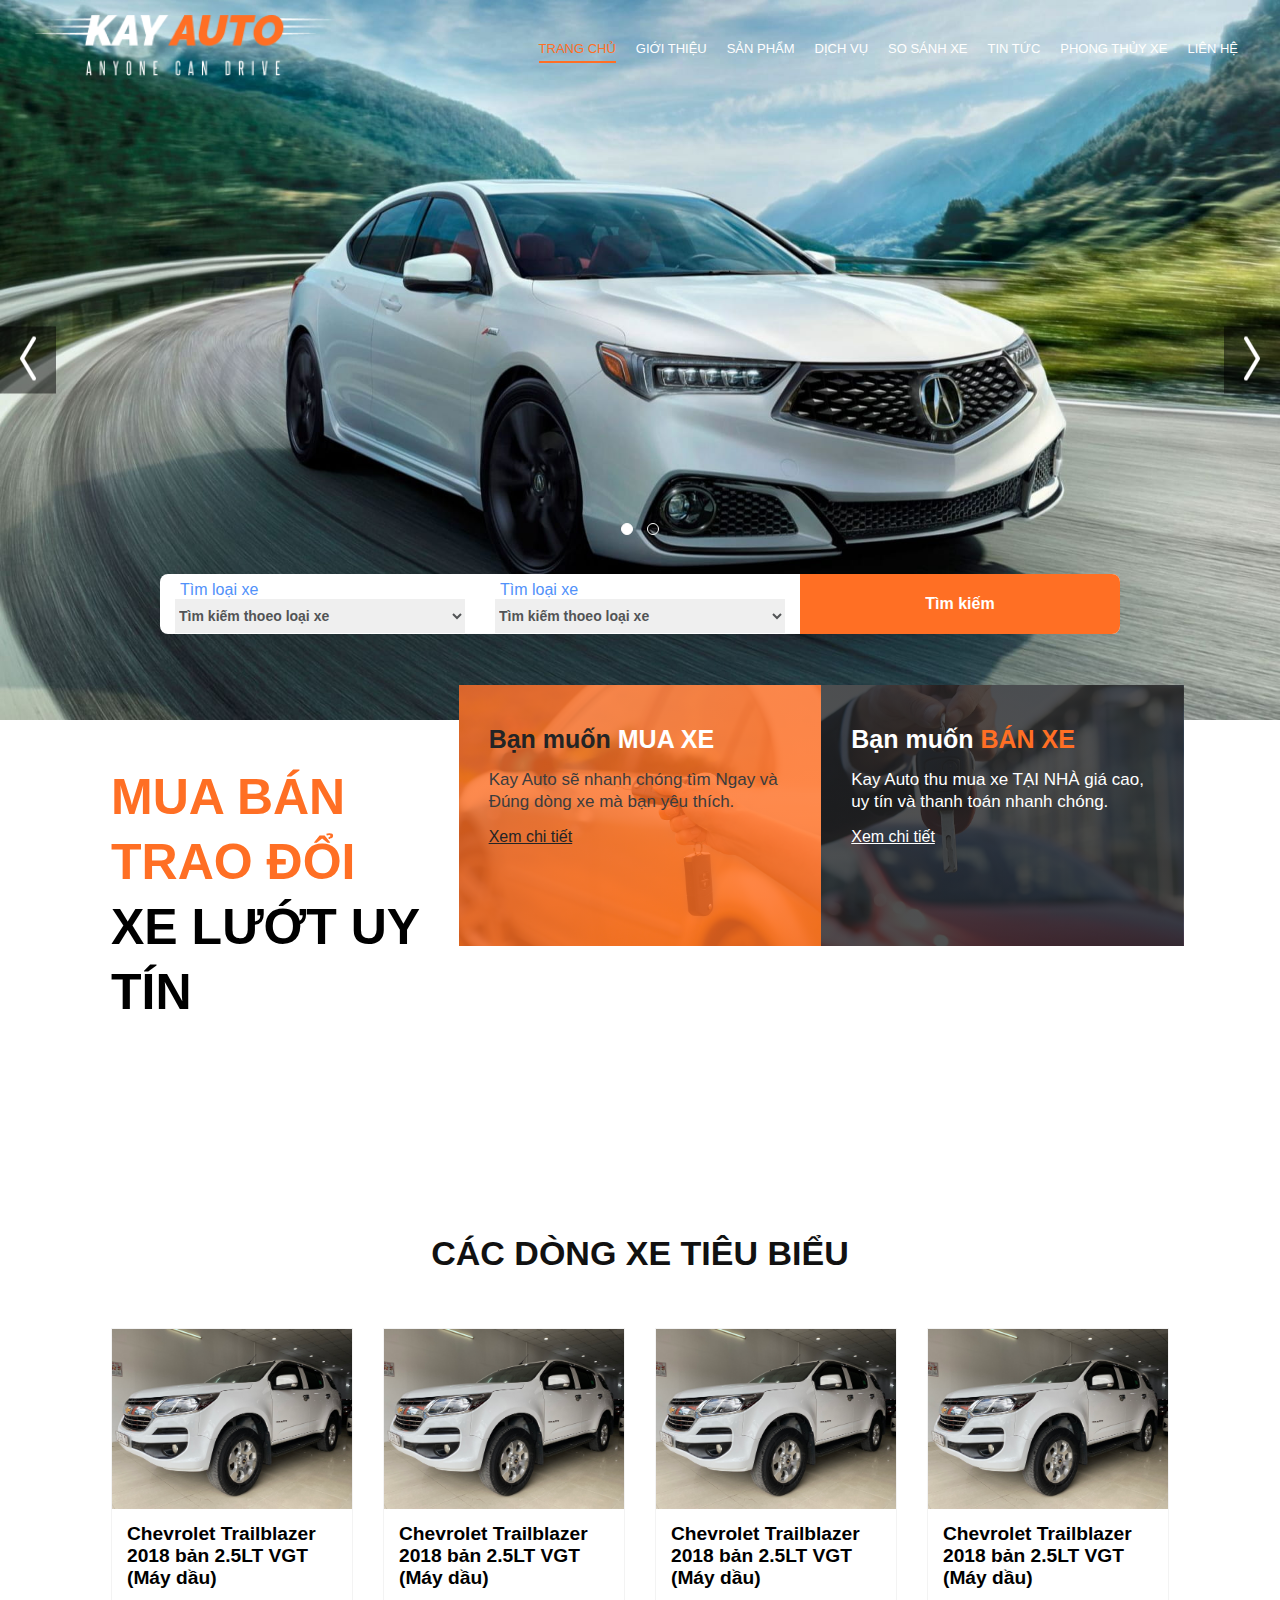
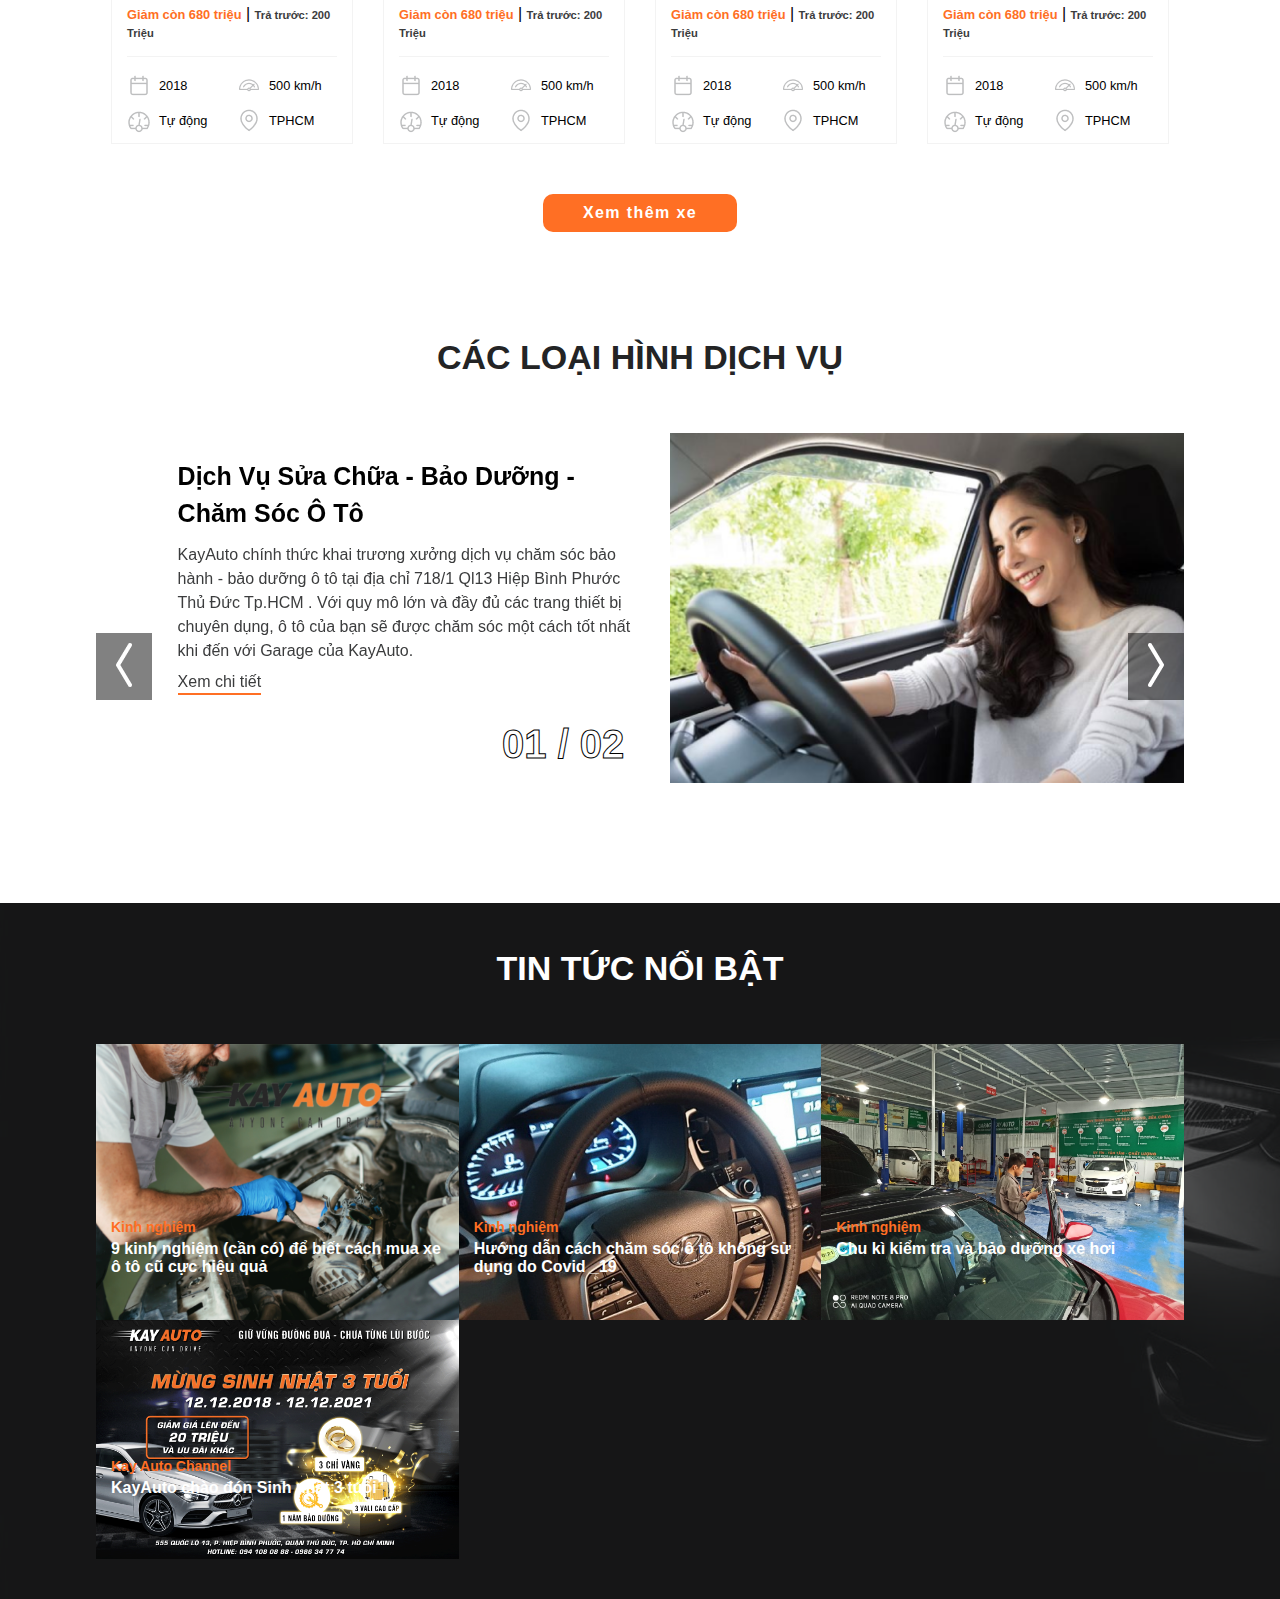
==== index.html @ 9bfc3649 "Add full code" ====
<!DOCTYPE html>
<html lang="en">

<head>
    <meta charset="UTF-8">
    <meta http-equiv="X-UA-Compatible" content="IE=edge">
    <meta name="viewport" content="width=device-width, initial-scale=1.0">
    <title>BITTO-INTERN</title>
    <link rel="stylesheet" href="css/style.css">
    <link rel="stylesheet" href="css/reset.css">
    <link rel="stylesheet" href="./libs/slick.css" />
    <link rel="stylesheet" href="https://cdnjs.cloudflare.com/ajax/libs/font-awesome/5.14.0/css/all.min.css" integrity="sha512-1PKOgIY59xJ8Co8+NE6FZ+LOAZKjy+KY8iq0G4B3CyeY6wYHN3yt9PW0XpSriVlkMXe40PTKnXrLnZ9+fkDaog==" crossorigin="anonymous" referrerpolicy="no-referrer"
    />
</head>

<body>
    <section class="header">
        <div class="header__menu">
            <div class="row align-center">
                <div class="col-xl-3 col-lg-3 col-md-12 col-sm-12 col-xs-12">
                    <div class="header__logo">
                        <img src="./images/logo-white.png" alt="">
                    </div>
                </div>
                <div class="col-xl-9 col-lg-9 col-md-12 col-sm-12 col-xs-12">
                    <div class="header__menu--icon">
                        <span></span>
                        <span></span>
                        <span></span>
                    </div>
                    <div class="header__menu--overlay"></div>
                    <div class="header__menu--nav">
                        <div class="menu__title">
                            <h5>Menu</h5>
                            <a class="menu__close">+</a>
                        </div>
                        <li class="active"><a href="./index.html">Trang chủ</a></li>
                        <li><a href="./about.html">Giới thiệu</a></li>
                        <li><a href="#">Sản phẩm</a></li>
                        <li><a href="#">Dịch vụ</a></li>
                        <li><a href="#">So sánh xe</a></li>
                        <li><a href="#">Tin tức</a></li>
                        <li><a href="#">Phong thủy xe</a></li>
                        <li><a href="#">Liên hệ</a></li>
                    </div>
                </div>

            </div>
        </div>

        <div class="header__banner">
            <div class="header__banner--slider">
                <img src="./images/banner-home.jpg" alt="" />
                <img src="./images/banner-05.jpeg" alt="" />
            </div>

            <!-- button -->

            <button class="header__banner--btn prev">
                <img src="./images/left.png" alt="" />
            </button>
            <button class="header__banner--btn next">
                <img src="./images/right.png" alt="" />
            </button>

            <!-- dot -->
            <div class="header__banner--dots">
                <span></span>
                <span></span>
            </div>
            <div class="search__bar">
                <form>
                    <div class="row justify-center align-center">
                        <div class="col-xl-4 col-lg-4 col-md-12 col-sm-12 col-xs-12">
                            <div class="search__bar--form">
                                <label>Tìm loại xe</label>
                                <select>
                    <option value="#">Tìm kiếm thoeo loại xe</option>
                    <option value="toyota">Toyota</option>
                    <option value="kia">Kia</option>
                    <option value="hyundai">Hyundai</option>
                    <option value="ford">Ford</option>
                    <option value="mercedes benz">Mercedes Benz</option>
                  </select>
                            </div>
                        </div>
                        <div class="col-xl-4 col-lg-4 col-md-12 col-sm-12 col-xs-12">
                            <div class="search__bar--form">
                                <label>Tìm loại xe</label>
                                <select>
                    <option value="#">Tìm kiếm thoeo loại xe</option>
                    <option value="toyota">Toyota</option>
                    <option value="kia">Kia</option>
                    <option value="hyundai">Hyundai</option>
                    <option value="ford">Ford</option>
                    <option value="mercedes benz">Mercedes Benz</option>
                  </select>
                            </div>
                        </div>
                        <div class="col-xl-4 col-lg-4 col-md-12 col-sm-12 col-xs-12">
                            <div class="search__bar--btn">
                                <button>Tìm kiếm</button>
                            </div>
                        </div>
                    </div>
                </form>
            </div>
        </div>
    </section>

    <section class="buy">
        <div class="buy__container">
            <div class="row">
                <div class="col-xl-4 col-lg-4 col-md-12 col-sm-12 col-xs-12">
                    <div class="buy__container--title">
                        <span>Mua bán trao đổi </span>
                        <span style="color: black"> xe lướt uy tín</span>
                    </div>
                </div>
                <div class="col-xl-4 col-lg-4 col-md-12 col-sm-12 col-xs-12">
                    <div class="buy__container--item">
                        <div class="buy__container--item--box" style="
                                        background-image: linear-gradient(
                                    0deg,
                                    rgba(255, 111, 36, 0.8),
                                    rgba(255, 111, 36, 0.8)
                                    ),
                                    url('./images/buy.jpeg');
                                ">
                            <h5>Bạn muốn <span>mua xe</span></h5>
                            <p>
                                Kay Auto sẽ nhanh chóng tìm Ngay và Đúng dòng xe mà bạn yêu thích.
                            </p>
                            <a href="">Xem chi tiết</a>
                            <div class="buy__container--item--img bounceInLeft">
                                <img src="./images/5cc13bb540224a4a9678c59c_toyota-camry-microsite-8_(1).png" alt="" />
                            </div>
                        </div>
                    </div>
                </div>
                <div class="col-xl-4 col-lg-4 col-md-12 col-sm-12 col-xs-12">
                    <div class="buy__container--sell">
                        <div class="buy__container--sell--box" style="
                                background-image: linear-gradient(
                                    0deg,
                                    rgba(35, 36, 37, 0.8),
                                    rgba(35, 36, 37, 0.8)
                                    ),
                                    url('./images/sell.jpeg');
                                ">
                            <h5>Bạn muốn <span>bán xe</span></h5>
                            <p>
                                Kay Auto thu mua xe TẠI NHÀ giá cao, uy tín và thanh toán nhanh chóng.
                            </p>
                            <a href="">Xem chi tiết</a>

                            <div class="buy__container--sell--img bounceInRight">
                                <img src="./images/untitled_design_(7).png" alt="" />
                            </div>
                        </div>
                    </div>
                </div>
            </div>
        </div>
    </section>

    <section class="product">
        <div class="product__title">
            <h4>Các dòng xe tiêu biểu</h4>
        </div>
        <div class="product__list">
            <div class="row">
                <div class="col-lg-3 col-md-4 col-sm-6 col-xs-12">
                    <div class="product__list--item">
                        <a href=""><img src="./images/product.jpg" alt="" /></a>
                        <div class="product__list--item--info">
                            <a href="">Chevrolet Trailblazer 2018 bản 2.5LT VGT (Máy dầu)</a>
                            <p>
                                <b>Giảm còn 680 triệu</b> |
                                <small>Trả trước: 200 Triệu</small>
                            </p>
                            <div class="property">
                                <div class="property__item">
                                    <img src="./images/calendar.png" alt="" /> 2018
                                </div>
                                <div class="property__item">
                                    <img src="./images/speed.png" alt="" /> 500 km/h
                                </div>
                                <div class="property__item">
                                    <img src="./images/level.png" alt="" /> Tự động
                                </div>
                                <div class="property__item">
                                    <img src="./images/map-pin.png" alt="" /> TPHCM
                                </div>
                            </div>
                        </div>
                    </div>
                </div>
                <div class="col-lg-3 col-md-4 col-sm-6 col-xs-12">
                    <div class="product__list--item">
                        <a href=""><img src="./images/product.jpg" alt="" /></a>
                        <div class="product__list--item--info">
                            <a href="">Chevrolet Trailblazer 2018 bản 2.5LT VGT (Máy dầu)</a>
                            <p>
                                <b>Giảm còn 680 triệu</b> |
                                <small>Trả trước: 200 Triệu</small>
                            </p>
                            <div class="property">
                                <div class="property__item">
                                    <img src="./images/calendar.png" alt="" /> 2018
                                </div>
                                <div class="property__item">
                                    <img src="./images/speed.png" alt="" /> 500 km/h
                                </div>
                                <div class="property__item">
                                    <img src="./images/level.png" alt="" /> Tự động
                                </div>
                                <div class="property__item">
                                    <img src="./images/map-pin.png" alt="" /> TPHCM
                                </div>
                            </div>
                        </div>
                    </div>
                </div>
                <div class="col-lg-3 col-md-4 col-sm-6 col-xs-12">

                    <div class="product__list--item">
                        <a href=""><img src="./images/product.jpg" alt="" /></a>
                        <div class="product__list--item--info">
                            <a href="">Chevrolet Trailblazer 2018 bản 2.5LT VGT (Máy dầu)</a>
                            <p>
                                <b>Giảm còn 680 triệu</b> |
                                <small>Trả trước: 200 Triệu</small>
                            </p>
                            <div class="property">
                                <div class="property__item">
                                    <img src="./images/calendar.png" alt="" /> 2018
                                </div>
                                <div class="property__item">
                                    <img src="./images/speed.png" alt="" /> 500 km/h
                                </div>
                                <div class="property__item">
                                    <img src="./images/level.png" alt="" /> Tự động
                                </div>
                                <div class="property__item">
                                    <img src="./images/map-pin.png" alt="" /> TPHCM
                                </div>
                            </div>
                        </div>
                    </div>
                </div>
                <div class="col-lg-3 col-md-4 col-sm-6 col-xs-12">

                    <div class="product__list--item">
                        <a href=""><img src="./images/product.jpg" alt="" /></a>
                        <div class="product__list--item--info">
                            <a href="">Chevrolet Trailblazer 2018 bản 2.5LT VGT (Máy dầu)</a>
                            <p>
                                <b>Giảm còn 680 triệu</b> |
                                <small>Trả trước: 200 Triệu</small>
                            </p>
                            <div class="property">
                                <div class="property__item">
                                    <img src="./images/calendar.png" alt="" /> 2018
                                </div>
                                <div class="property__item">
                                    <img src="./images/speed.png" alt="" /> 500 km/h
                                </div>
                                <div class="property__item">
                                    <img src="./images/level.png" alt="" /> Tự động
                                </div>
                                <div class="property__item">
                                    <img src="./images/map-pin.png" alt="" /> TPHCM
                                </div>
                            </div>
                        </div>
                    </div>
                </div>
            </div>
        </div>
        <div class="product__btn">
            <button><a href="#">Xem thêm xe</a></button>
        </div>
    </section>
    <section class="service">
        <h5 class="service__title">Các loại hình dịch vụ</h5>
        <span class="service__count">01 / 02</span>
        <div class="service__main">
            <div class="service__main--item">
                <div class="row">
                    <div class="col-md-6 col-sm-12 col-xs-12">
                        <div class="service__main--item--content">
                            <h4>Dịch Vụ Sửa Chữa - Bảo Dưỡng - Chăm Sóc Ô Tô</h4>
                            <p>
                                KayAuto chính thức khai trương xưởng dịch vụ chăm sóc bảo hành - bảo dưỡng ô tô tại địa chỉ 718/1 Ql13 Hiệp Bình Phước Thủ Đức Tp.HCM . Với quy mô lớn và đầy đủ các trang thiết bị chuyên dụng, ô tô của bạn sẽ được chăm sóc một cách tốt nhất khi đến với
                                Garage của KayAuto.
                            </p>
                            <a href="">Xem chi tiết</a>
                        </div>
                    </div>
                    <div class="col-md-6 col-sm-12 col-xs-12">
                        <div class="service__main--item--img">
                            <img src="./images/ser4.png" alt="" />
                        </div>
                    </div>
                </div>
            </div>
            <div class="service__main--item">
                <div class="row">
                    <div class="col-md-6 col-sm-12 col-xs-12">
                        <div class="service__main--item--content">
                            <h4>
                                Dịch vụ cứu hộ ô tô 24/7 tại Tp.HCM nhanh chóng, chuyên nghiệp
                            </h4>
                            <p>
                                Dịch vụ cứu hộ ô tô 24/7 tại Tp.HCM nhanh chóng, chuyên nghiệp của Garage sửa chữa ô tô. Ô tô là phương tiện đi lại và hoạt động ngày càng phổ biến ở Việt Nam. Trong quá trình sử dụng, xe sẽ không thể tránh khỏi những hỏng hóc và sự cố xảy ra
                            </p>
                            <a href="">Xem chi tiết</a>
                        </div>
                    </div>
                    <div class="col-md-6 col-sm-12 col-xs-12">
                        <div class="service__main--item--img">
                            <img src="./images/ser1.jpeg" alt="" />
                        </div>
                    </div>
                </div>
            </div>
        </div>
    </section>
    <section class="news bg__news">
        <h5 class="news__title">Tin tức nổi bật</h5>
        <div class="news__main">
            <div class="row">
                <div class="col-xl-4 col-lg-4 col-md-6 col-sm-6 col-xs-12">
                    <div class="news__main--box">
                        <div class="news__main--box--img">
                            <a href=""><img src="./images/blog-4.png" alt="" /></a>
                        </div>
                        <div class="news__main--box--content">
                            <h4>Kinh nghiệm</h4>
                            <p>
                                <a href="#">9 kinh nghiệm (cần có) để biết cách mua xe ô tô cũ cực hiệu
                    quả</a
                  >
                </p>
              </div>
            </div>
          </div>
          <div class="col-xl-4 col-lg-4 col-md-6 col-sm-6 col-xs-12">
            <div class="news__main--box">
              <div class="news__main--box--img">
                <a href=""> <img src="./images/blog-3.png" alt="" /></a>
                        </div>
                        <div class="news__main--box--content">
                            <h4>Kinh nghiệm</h4>
                            <p>
                                <a href="#">Hướng dẫn cách chăm sóc ô tô không sử dụng do Covid _19</a
                  >
                </p>
              </div>
            </div>
          </div>
          <div class="col-xl-4 col-lg-4 col-md-6 col-sm-6 col-xs-12">
            <div class="news__main--box">
              <div class="news__main--box--img">
                <a href="">
                  <img src="./images/f8bd84016cbf98e1c1ae.jpg" alt=""
                /></a>
                        </div>
                        <div class="news__main--box--content">
                            <h4>Kinh nghiệm</h4>
                            <p>
                                <a href="#">Chu kì kiểm tra và bảo dưỡng xe hơi</a>
                            </p>
                        </div>
                    </div>
                </div>
                <div class="col-xl-4 col-lg-4 col-md-6 col-sm-6 col-xs-12">
                    <div class="news__main--box">
                        <div class="news__main--box--img">
                            <a href=""><img src="./images/kay_auto.png" alt="" /></a>
                        </div>
                        <div class="news__main--box--content">
                            <h4>Kay Auto Channel</h4>
                            <p>
                                <a href="#">KayAuto chào đón Sinh nhật 3 tuổi</a>
                            </p>
                        </div>
                    </div>
                </div>
            </div>
        </div>
    </section>
    <button class="scrollToTop">
        <i class="fas fa-arrow-up"></i>
      </button>
    <script src="./libs/jquery.js"></script>
    <script src="./libs/slick.js"></script>
    <script src="./js/app.js"></script>
</body>

</html>
---- css/style.css ----
@keyframes leftToRight {
  from {
    transform: translateX(-100%); }
  to {
    transform: translateX(0); } }
@keyframes rightToLeft {
  from {
    transform: translateX(100%); }
  to {
    transform: translateX(0); } }
@keyframes bounceInLeft {
  0% {
    opacity: 0;
    transform: translateX(-400px); }
  60% {
    opacity: 1;
    transform: translateX(30px); }
  80% {
    opacity: 1;
    transform: translateX(-10px); }
  100% {
    opacity: 1;
    transform: translateX(0); } }
@keyframes bounceInRight {
  0% {
    opacity: 0;
    transform: translateX(400px); }
  60% {
    opacity: 1;
    transform: translateX(-30px); }
  80% {
    opacity: 1;
    transform: translateX(10px); }
  100% {
    opacity: 1;
    transform: translateX(0); } }
.header {
  position: relative; }
  @media screen and (max-width: 992px) {
    .header__logo {
      text-align: center; } }
  .header__logo img {
    width: 100%; }
    @media screen and (max-width: 992px) {
      .header__logo img {
        width: auto; } }
    @media screen and (max-width: 480px) {
      .header__logo img {
        width: 60%; } }
    @media screen and (max-width: 320px) {
      .header__logo img {
        width: 75%; } }
  .header__menu {
    position: absolute;
    content: "";
    z-index: 2;
    width: 95vw;
    padding: 15px 0 0;
    top: 0;
    left: 50%;
    transform: translateX(-50%);
    margin: auto;
    overflow: hidden; }
    @media screen and (max-width: 992px) {
      .header__menu {
        position: relative;
        width: 100%;
        padding: 40px 0;
        background: #000000;
        left: 0;
        transform: unset; } }
    @media screen and (max-width: 600px) {
      .header__menu {
        padding: 15px 0; } }
    .header__menu--overlay {
      display: none; }
      @media screen and (max-width: 992px) {
        .header__menu--overlay {
          display: block; } }
      .header__menu--overlay.active {
        position: fixed;
        content: "";
        top: 0;
        left: 0;
        width: 100%;
        bottom: 0;
        background-color: rgba(0, 0, 0, 0.7);
        transition: 0.5s;
        z-index: 888; }
    .header__menu--nav {
      display: flex;
      list-style: none;
      justify-content: flex-end;
      transform: translateX(0); }
      @media screen and (max-width: 992px) {
        .header__menu--nav {
          position: fixed;
          content: "";
          z-index: 9999;
          flex-direction: column;
          background-color: #f3f3f3;
          width: 85%;
          top: 0;
          bottom: 0;
          left: 0;
          justify-content: flex-start;
          transform: translateX(-100%); } }
      .header__menu--nav.show {
        transform: translateX(0);
        transition: all 0.5s ease-in-out; }
      .header__menu--nav .menu__title {
        display: none; }
        @media screen and (max-width: 992px) {
          .header__menu--nav .menu__title {
            display: flex;
            position: relative;
            border-bottom: 1px solid rgba(0, 0, 0, 0.1);
            justify-content: space-between;
            align-items: center;
            padding: 12px 20px;
            color: rgba(0, 0, 0, 0.5); }
            .header__menu--nav .menu__title h5 {
              font-size: 14px;
              margin: 0;
              text-align: center;
              width: 100%; }
            .header__menu--nav .menu__title .menu__close {
              padding: 0;
              font-size: 26px;
              width: 26px;
              height: 26px;
              text-align: center;
              line-height: 22px;
              color: #111;
              transform: translateY(-50%) rotate(45deg);
              position: absolute;
              content: "";
              top: 50%;
              right: 8px;
              cursor: pointer; } }
      .header__menu--nav li {
        padding: 10px 10px; }
        @media screen and (max-width: 992px) {
          .header__menu--nav li {
            padding: 11px 0;
            margin-left: 30px;
            border-bottom: 1px solid rgba(0, 0, 0, 0.1); } }
        .header__menu--nav li a {
          color: #ffffff;
          font-size: 13px;
          text-transform: uppercase;
          padding: 5px 0; }
          .header__menu--nav li a:hover {
            color: #ff6f24; }
          @media screen and (max-width: 1024px) {
            .header__menu--nav li a {
              font-size: 11px; } }
          @media screen and (max-width: 992px) {
            .header__menu--nav li a {
              font-size: 15px;
              color: #232425;
              text-transform: unset; } }
        .header__menu--nav li.active a {
          color: #ff6f24;
          border-bottom: 2px solid #ff6f24; }
          @media screen and (max-width: 992px) {
            .header__menu--nav li.active a:hover {
              color: #ff6f24; } }
          @media screen and (max-width: 992px) {
            .header__menu--nav li.active a {
              color: #232425;
              border: none; } }
    .header__menu--icon {
      display: none;
      cursor: pointer;
      width: 36px;
      height: 36px;
      flex-direction: column;
      position: absolute;
      content: "";
      top: 50%;
      left: 30px;
      transform: translateY(-50%);
      padding: 5px;
      z-index: 1; }
      @media screen and (max-width: 992px) {
        .header__menu--icon {
          display: flex; } }
      @media screen and (max-width: 480px) {
        .header__menu--icon {
          left: 15px; } }
      .header__menu--icon span {
        width: 100%;
        height: 3px;
        background-color: #ffffff; }
        .header__menu--icon span:not(:last-child) {
          margin-bottom: 6px; }
  .header__banner {
    position: relative;
    width: 100%;
    overflow: hidden; }
    .header__banner--slider {
      display: flex;
      width: 100%; }
      .header__banner--slider img {
        width: 100%; }
    .header__banner--btn {
      padding: 10px 20px;
      background: rgba(0, 0, 0, 0.5);
      border: none;
      outline: 0;
      cursor: pointer;
      position: absolute;
      content: "";
      top: 50%;
      z-index: 1;
      transform: translateY(-50%); }
      @media screen and (max-width: 992px) {
        .header__banner--btn {
          display: none; } }
      .header__banner--btn.next {
        left: 100%;
        transform: translate(-100%, -50%); }
      .header__banner--btn.prev {
        left: 0; }
    .header__banner--dots {
      position: absolute;
      content: "";
      bottom: 25%;
      display: flex;
      left: 50%;
      transform: translateX(-50%); }
      .header__banner--dots span {
        width: 12px;
        height: 12px;
        border-radius: 50%;
        border: 1px solid #ffffff;
        margin: 5px 7px;
        cursor: pointer; }
        .header__banner--dots span.active {
          background-color: #ffffff; }
      @media screen and (max-width: 1024px) {
        .header__banner--dots {
          bottom: 17vh; } }
      @media screen and (max-width: 992px) {
        .header__banner--dots {
          bottom: 30vh; } }
      @media screen and (max-width: 768px) {
        .header__banner--dots {
          bottom: 20vh; } }
      @media screen and (max-width: 767px) {
        .header__banner--dots {
          bottom: 25vh; } }
      @media screen and (max-width: 600px) {
        .header__banner--dots {
          bottom: 25vh; } }
      @media screen and (max-width: 576px) {
        .header__banner--dots {
          bottom: 20vh; } }
      @media screen and (max-width: 575px) {
        .header__banner--dots {
          bottom: 25vh; } }
      @media screen and (max-width: 480px) {
        .header__banner--dots {
          bottom: 30vh; } }
      @media screen and (max-width: 320px) {
        .header__banner--dots {
          bottom: 40vh; } }

.leftToRight {
  animation: leftToRight 1s; }

.rightToLeft {
  animation: rightToLeft 1s; }

.search__bar {
  position: absolute;
  content: "";
  bottom: 12%;
  left: 50%;
  transform: translateX(-50%);
  width: 75%; }
  @media screen and (max-width: 992px) {
    .search__bar {
      position: unset;
      transform: unset;
      bottom: unset;
      left: unset;
      margin: auto; } }
  @media screen and (max-width: 992px) {
    .search__bar {
      width: 95vw; } }
  @media screen and (max-width: 768px) {
    .search__bar {
      width: 90vw; } }
  @media screen and (max-width: 600px) {
    .search__bar {
      width: 90%; } }
  @media screen and (max-width: 576px) {
    .search__bar {
      width: 85vw; } }
  .search__bar form {
    width: 100%;
    background-color: #ffffff;
    border-radius: 8px; }
  .search__bar--form {
    display: flex;
    flex-direction: column;
    padding: 7px 15px 0; }
    .search__bar--form label {
      color: #5191fa;
      padding-left: 5px;
      font-size: 16px;
      font-weight: 400; }
    .search__bar--form select {
      outline: 0;
      border: 0;
      box-shadow: none !important;
      padding-left: 0;
      font-weight: 500;
      height: 34px;
      color: #525456;
      font-size: 14px;
      font-weight: bold; }
      .search__bar--form select:focus {
        border: 0;
        outline: 0; }
      @media screen and (max-width: 992px) {
        .search__bar--form select {
          height: 40px;
          border-bottom: 1px solid #cccccc;
          border-radius: 0px; } }
  .search__bar--btn {
    width: 100%; }
    .search__bar--btn button {
      cursor: pointer;
      width: 100%;
      border: 0;
      outline: 0;
      background-color: #ff6f24;
      padding: 21px 40px;
      border-bottom-right-radius: 8px;
      border-top-right-radius: 8px;
      font-size: 16px;
      color: #ffffff;
      font-weight: bold; }
      @media screen and (max-width: 992px) {
        .search__bar--btn button {
          padding: 10px 40px; } }
    .search__bar--btn:hover button {
      color: #525456; }
    @media screen and (max-width: 992px) {
      .search__bar--btn {
        padding: 7px 15px 0; } }

.scrollToTop {
  position: fixed;
  right: 20px;
  bottom: 20px;
  padding: 10px 15px;
  color: #ffffff;
  background-color: #ff6f24;
  border: 0;
  outline: 0;
  opacity: 0;
  z-index: 99;
  transition: all 0.4s;
  cursor: pointer;
  font-size: 16px;
  line-height: 1.5;
  display: none; }
  .scrollToTop:hover {
    opacity: 1; }
  .scrollToTop.visible {
    opacity: 0.9; }

@keyframes leftToRight {
  from {
    transform: translateX(-100%); }
  to {
    transform: translateX(0); } }
@keyframes rightToLeft {
  from {
    transform: translateX(100%); }
  to {
    transform: translateX(0); } }
@keyframes bounceInLeft {
  0% {
    opacity: 0;
    transform: translateX(-400px); }
  60% {
    opacity: 1;
    transform: translateX(30px); }
  80% {
    opacity: 1;
    transform: translateX(-10px); }
  100% {
    opacity: 1;
    transform: translateX(0); } }
@keyframes bounceInRight {
  0% {
    opacity: 0;
    transform: translateX(400px); }
  60% {
    opacity: 1;
    transform: translateX(-30px); }
  80% {
    opacity: 1;
    transform: translateX(10px); }
  100% {
    opacity: 1;
    transform: translateX(0); } }
.buy {
  padding: 30px 0 90px;
  margin-bottom: 60px; }
  @media screen and (max-width: 992px) {
    .buy {
      margin-bottom: 0;
      padding: 40px 0 70px; } }
  .buy__container {
    width: 85vw;
    margin: auto; }
    @media screen and (max-width: 1024px) {
      .buy__container {
        width: 95vw; } }
    @media screen and (max-width: 992px) {
      .buy__container {
        width: 90vw; } }
    @media screen and (max-width: 768px) {
      .buy__container {
        width: 90vw; } }
    @media screen and (max-width: 600px) {
      .buy__container {
        width: 90%; } }
    @media screen and (max-width: 576px) {
      .buy__container {
        width: 85vw; } }
    .buy__container--title {
      padding-right: 20px;
      margin: 15px; }
      @media screen and (max-width: 1024px) {
        .buy__container--title {
          padding: 0;
          margin: 0;
          margin-right: 15px; } }
      @media screen and (max-width: 992px) {
        .buy__container--title {
          margin: 0; } }
      .buy__container--title span {
        font-size: 50px;
        font-weight: bold;
        line-height: 65px;
        text-transform: uppercase;
        color: #ff6f24; }
        @media screen and (max-width: 1024px) {
          .buy__container--title span {
            font-size: 45px; } }
        @media screen and (max-width: 992px) {
          .buy__container--title span {
            font-size: 30px; } }
    .buy__container--item--box {
      background-repeat: no-repeat;
      background-size: cover;
      background-position: center;
      position: relative;
      z-index: 3;
      padding: 20px 30px 100px;
      margin-top: -65px; }
      @media screen and (max-width: 992px) {
        .buy__container--item--box {
          margin-top: 0;
          padding: 20px 15px 30px; } }
      .buy__container--item--box h5 {
        margin: 20px 0 10px;
        font-size: 25px;
        font-weight: bold;
        color: #232425; }
        .buy__container--item--box h5 span {
          text-transform: uppercase;
          color: #ffffff; }
        @media screen and (max-width: 1024px) {
          .buy__container--item--box h5 {
            font-size: 22px; } }
      .buy__container--item--box p {
        margin: 15px 0;
        line-height: 1.3;
        color: #3b3c3d;
        font-size: 17px; }
      .buy__container--item--box a {
        text-decoration: underline;
        color: #232425; }
    .buy__container--item--img {
      position: absolute;
      bottom: -115px;
      height: 180px;
      right: 0;
      overflow: hidden; }
      @media screen and (max-width: 1024px) {
        .buy__container--item--img {
          height: 150px; } }
      @media screen and (max-width: 992px) {
        .buy__container--item--img {
          height: 250px;
          position: unset; } }
      @media screen and (max-width: 767px) {
        .buy__container--item--img {
          display: none; } }
      .buy__container--item--img img {
        height: 100%;
        width: auto; }
    .buy__container--sell--box {
      background-repeat: no-repeat;
      background-size: cover;
      background-position: center;
      position: relative;
      z-index: 3;
      padding: 20px 30px 100px;
      margin-top: -65px; }
      @media screen and (max-width: 992px) {
        .buy__container--sell--box {
          margin-top: 0;
          padding: 20px 15px 30px; } }
      .buy__container--sell--box h5 {
        margin: 20px 0 10px;
        font-size: 25px;
        font-weight: bold;
        color: #ffffff; }
        .buy__container--sell--box h5 span {
          text-transform: uppercase;
          color: #ff6f24; }
        @media screen and (max-width: 1024px) {
          .buy__container--sell--box h5 {
            font-size: 22px; } }
      .buy__container--sell--box p {
        margin: 15px 0;
        line-height: 1.3;
        color: #ffffff;
        font-size: 17px; }
      .buy__container--sell--box a {
        text-decoration: underline;
        color: #ffffff; }
    .buy__container--sell--img {
      position: absolute;
      bottom: -115px;
      height: 180px;
      display: flex;
      align-items: center;
      justify-content: center;
      overflow: hidden; }
      @media screen and (max-width: 1024px) {
        .buy__container--sell--img {
          height: 150px; } }
      @media screen and (max-width: 992px) {
        .buy__container--sell--img {
          height: 250px;
          position: unset; } }
      @media screen and (max-width: 767px) {
        .buy__container--sell--img {
          display: none; } }
      .buy__container--sell--img img {
        height: 100%;
        width: auto; }

.bounceInLeft {
  opacity: 0;
  transform: translateX(-400px); }
  .bounceInLeft.go {
    animation: bounceInLeft 1s;
    animation-fill-mode: both; }

.bounceInRight {
  opacity: 0;
  transform: translateX(-400px); }
  .bounceInRight.go {
    animation: bounceInRight 1s;
    animation-fill-mode: both; }

.product {
  padding: 40px 0 70px; }
  @media screen and (max-width: 767px) {
    .product {
      padding: 20px 0 40px; } }
  .product__title {
    text-align: center;
    margin-bottom: 50px;
    color: #111111; }
    @media screen and (max-width: 767px) {
      .product__title {
        margin-bottom: 40px; } }
    .product__title h4 {
      font-size: 34px;
      font-weight: bold;
      text-transform: uppercase;
      line-height: 1.4; }
      @media screen and (max-width: 767px) {
        .product__title h4 {
          font-size: 22px; } }
  .product__list {
    width: 85vw;
    margin: auto;
    margin-bottom: 20px; }
    @media screen and (max-width: 1024px) {
      .product__list {
        width: 95vw; } }
    @media screen and (max-width: 992px) {
      .product__list {
        width: 90vw; } }
    @media screen and (max-width: 768px) {
      .product__list {
        width: 90vw; } }
    @media screen and (max-width: 600px) {
      .product__list {
        width: 90%; } }
    @media screen and (max-width: 576px) {
      .product__list {
        width: 85vw; } }
    .product__list--item {
      margin: 0 15px 30px;
      border: 1px solid #f3f3f3; }
      .product__list--item a img {
        width: 100%; }
      .product__list--item--info {
        padding: 10px 15px; }
        .product__list--item--info a {
          font-weight: bolder;
          font-size: 1.2rem;
          color: #000000; }
          .product__list--item--info a:hover {
            color: #ff6f24; }
        .product__list--item--info p {
          margin-top: 1rem;
          padding-bottom: 1rem;
          position: relative; }
          .product__list--item--info p::before {
            position: absolute;
            content: "";
            width: 100%;
            height: 1px;
            background-color: #f3f3f3;
            bottom: 0;
            left: 0; }
          .product__list--item--info p b {
            font-size: 0.8rem;
            font-weight: bolder;
            color: #ff6f24; }
          .product__list--item--info p small {
            font-weight: bolder;
            font-size: 0.7rem;
            color: #3b3c3d; }
      .product__list--item .property {
        display: grid;
        grid-template-columns: repeat(2, 1fr);
        grid-gap: 10px;
        margin-top: 1rem; }
        .product__list--item .property__item {
          display: flex;
          align-items: center;
          font-size: 0.8rem; }
          .product__list--item .property__item img {
            padding-right: 0.5rem; }
  .product__btn {
    text-align: center; }
    .product__btn button {
      background-color: #ff6f24;
      padding: 10px 40px;
      border-radius: 10px;
      border: 0; }
      @media screen and (max-width: 767px) {
        .product__btn button {
          padding: 8px 20px; } }
      .product__btn button a {
        font-size: 16px;
        letter-spacing: 1.4px;
        font-weight: 400;
        color: #ffffff;
        font-weight: bold; }
        @media screen and (max-width: 767px) {
          .product__btn button a {
            font-size: 15px; } }
      .product__btn button:hover a {
        color: #3b3c3d; }

@keyframes leftToRight {
  from {
    transform: translateX(-100%); }
  to {
    transform: translateX(0); } }
@keyframes rightToLeft {
  from {
    transform: translateX(100%); }
  to {
    transform: translateX(0); } }
@keyframes bounceInLeft {
  0% {
    opacity: 0;
    transform: translateX(-400px); }
  60% {
    opacity: 1;
    transform: translateX(30px); }
  80% {
    opacity: 1;
    transform: translateX(-10px); }
  100% {
    opacity: 1;
    transform: translateX(0); } }
@keyframes bounceInRight {
  0% {
    opacity: 0;
    transform: translateX(400px); }
  60% {
    opacity: 1;
    transform: translateX(-30px); }
  80% {
    opacity: 1;
    transform: translateX(10px); }
  100% {
    opacity: 1;
    transform: translateX(0); } }
.service {
  padding: 30px 0 70px;
  position: relative; }
  .service .slick-track {
    height: 400px; }
    @media screen and (max-width: 992px) {
      .service .slick-track {
        height: 320px; } }
    @media screen and (max-width: 768px) {
      .service .slick-track {
        height: 300px; } }
    @media screen and (max-width: 767px) {
      .service .slick-track {
        height: auto; } }
  .service span {
    font-size: 40px;
    font-weight: bold;
    -webkit-text-fill-color: #ffffff;
    -webkit-text-stroke-width: 1px; }
    .service span.service__count {
      position: absolute;
      content: "";
      top: 70%;
      left: 44%;
      transform: translateX(-50%); }
      @media screen and (max-width: 1024px) {
        .service span.service__count {
          top: 65%; } }
    @media screen and (max-width: 992px) {
      .service span {
        display: none; } }
  .service__title {
    text-align: center;
    color: #232425;
    font-size: 34px;
    text-transform: uppercase;
    font-weight: bold;
    line-height: 1.5;
    margin-bottom: 50px; }
    @media screen and (max-width: 767px) {
      .service__title {
        font-size: 22px;
        margin-bottom: 30px; } }
  .service__main {
    width: 85vw;
    margin: auto; }
    @media screen and (max-width: 1024px) {
      .service__main {
        width: 95vw; } }
    @media screen and (max-width: 992px) {
      .service__main {
        width: 90vw; } }
    @media screen and (max-width: 768px) {
      .service__main {
        width: 90vw; } }
    @media screen and (max-width: 600px) {
      .service__main {
        width: 90%; } }
    @media screen and (max-width: 576px) {
      .service__main {
        width: 85vw; } }
    .service__main--item {
      width: 100%; }
      .service__main--item--content {
        margin-left: 25%; }
        @media screen and (max-width: 1280px) {
          .service__main--item--content {
            margin-left: 15%; } }
        @media screen and (max-width: 992px) {
          .service__main--item--content {
            margin-left: 0;
            padding: 0 15px; } }
        @media screen and (max-width: 768px) {
          .service__main--item--content {
            padding: 0; } }
        .service__main--item--content h4 {
          font-weight: bold;
          font-size: 25px;
          margin-top: 50px;
          line-height: 1.5;
          margin-bottom: 10px; }
          @media screen and (max-width: 1280px) {
            .service__main--item--content h4 {
              margin-top: 25px; } }
          @media screen and (max-width: 992px) {
            .service__main--item--content h4 {
              margin-top: 0; } }
          @media screen and (max-width: 768px) {
            .service__main--item--content h4 {
              font-size: 20px;
              line-height: 1.3; } }
        .service__main--item--content p {
          line-height: 1.5;
          margin: 0 0 10px;
          color: #3b3c3d; }
          @media screen and (max-width: 768px) {
            .service__main--item--content p {
              line-height: 1.3; } }
        .service__main--item--content a {
          color: #3b3c3d;
          position: relative;
          padding-bottom: 5px; }
          .service__main--item--content a::before {
            position: absolute;
            content: "";
            width: 100%;
            height: 2px;
            background-color: #ff6f24;
            bottom: 0;
            left: 0; }
      .service__main--item--img {
        padding-left: 30px; }
        @media screen and (max-width: 992px) {
          .service__main--item--img {
            padding-right: 1px; } }
        @media screen and (max-width: 768px) {
          .service__main--item--img {
            padding-left: 15px; } }
        @media screen and (max-width: 767px) {
          .service__main--item--img {
            padding: 0;
            padding-right: 1px;
            margin-top: 30px; } }
        @media screen and (max-width: 600px) {
          .service__main--item--img {
            padding-left: 1px; } }
        .service__main--item--img img {
          width: 100%; }
  .service .slick-dots {
    display: flex;
    justify-content: center;
    margin: 0 auto;
    width: 0px;
    margin-top: 1rem;
    position: absolute;
    bottom: 0;
    left: 50%;
    transform: translateX(-50%); }
    @media screen and (max-width: 768px) {
      .service .slick-dots {
        bottom: -7%; } }
    @media screen and (max-width: 480px) {
      .service .slick-dots {
        margin-top: 0.5rem; } }
    .service .slick-dots li {
      background-color: #525456;
      padding: 5px 10px 5px;
      display: flex;
      align-items: center;
      justify-content: center; }
    .service .slick-dots button {
      font-size: 0;
      width: 10px;
      height: 10px;
      border-radius: 50%;
      border: 1px solid #ffffff;
      background-color: #f3f3f3; }
    .service .slick-dots .slick-active button {
      border: 1px solid #ffffff;
      background-color: #525456; }

.news {
  padding: 40px 0; }
  .news__title {
    text-align: center;
    color: #ffffff;
    font-size: 34px;
    text-transform: uppercase;
    font-weight: bold;
    line-height: 1.5;
    margin-bottom: 50px; }
    @media screen and (max-width: 767px) {
      .news__title {
        font-size: 22px;
        margin-bottom: 30px; } }
  .news__main {
    width: 85vw;
    margin: auto; }
    @media screen and (max-width: 1024px) {
      .news__main {
        width: 95vw; } }
    @media screen and (max-width: 992px) {
      .news__main {
        width: 90vw; } }
    @media screen and (max-width: 768px) {
      .news__main {
        width: 90vw; } }
    @media screen and (max-width: 600px) {
      .news__main {
        width: 90%; } }
    @media screen and (max-width: 576px) {
      .news__main {
        width: 85vw; } }
    .news__main--box {
      width: 100%;
      background-color: #ffffff;
      position: relative;
      display: flex; }
      @media screen and (max-width: 768px) {
        .news__main--box {
          min-height: 250px;
          margin-bottom: 30px; } }
      @media screen and (max-width: 600px) {
        .news__main--box {
          min-height: 210px; } }
      .news__main--box--img {
        width: 100%; }
        .news__main--box--img img {
          width: 100%;
          height: 100%; }
      .news__main--box--content {
        position: absolute;
        bottom: 0;
        left: 0;
        content: "";
        padding: 15px; }
        .news__main--box--content h4 {
          color: #ff6f24;
          font-weight: bold;
          font-size: 14px;
          margin: 0; }
        .news__main--box--content p {
          width: 100%;
          margin-right: 15px;
          height: 60px;
          margin-bottom: 10px;
          padding-top: 5px;
          position: relative; }
          .news__main--box--content p a {
            font-weight: bold;
            font-size: 16px;
            color: #ffffff; }
          .news__main--box--content p::before {
            position: absolute;
            content: "";
            width: 40%;
            height: 4px;
            background-color: #ff6f24;
            bottom: 0;
            left: 0;
            transition: 0.4s;
            transform: scaleX(0);
            transform-origin: 0 50%; }
          .news__main--box--content p:hover::before {
            transform: scaleX(1); }

.bg__news {
  background-image: url(../images/bg-blog.png); }

.slick-prev {
  position: absolute;
  z-index: 2;
  top: 50%;
  left: 0;
  background-color: rgba(0, 0, 0, 0.493);
  color: #ffffff;
  border: unset;
  cursor: pointer;
  padding: 10px 20px; }
  @media screen and (max-width: 992px) {
    .slick-prev {
      visibility: hidden; } }

.slick-next {
  position: absolute;
  z-index: 2;
  top: 50%;
  right: 0;
  background-color: rgba(0, 0, 0, 0.493);
  color: #ffffff;
  border: unset;
  cursor: pointer;
  padding: 10px 20px; }
  @media screen and (max-width: 992px) {
    .slick-next {
      visibility: hidden; } }
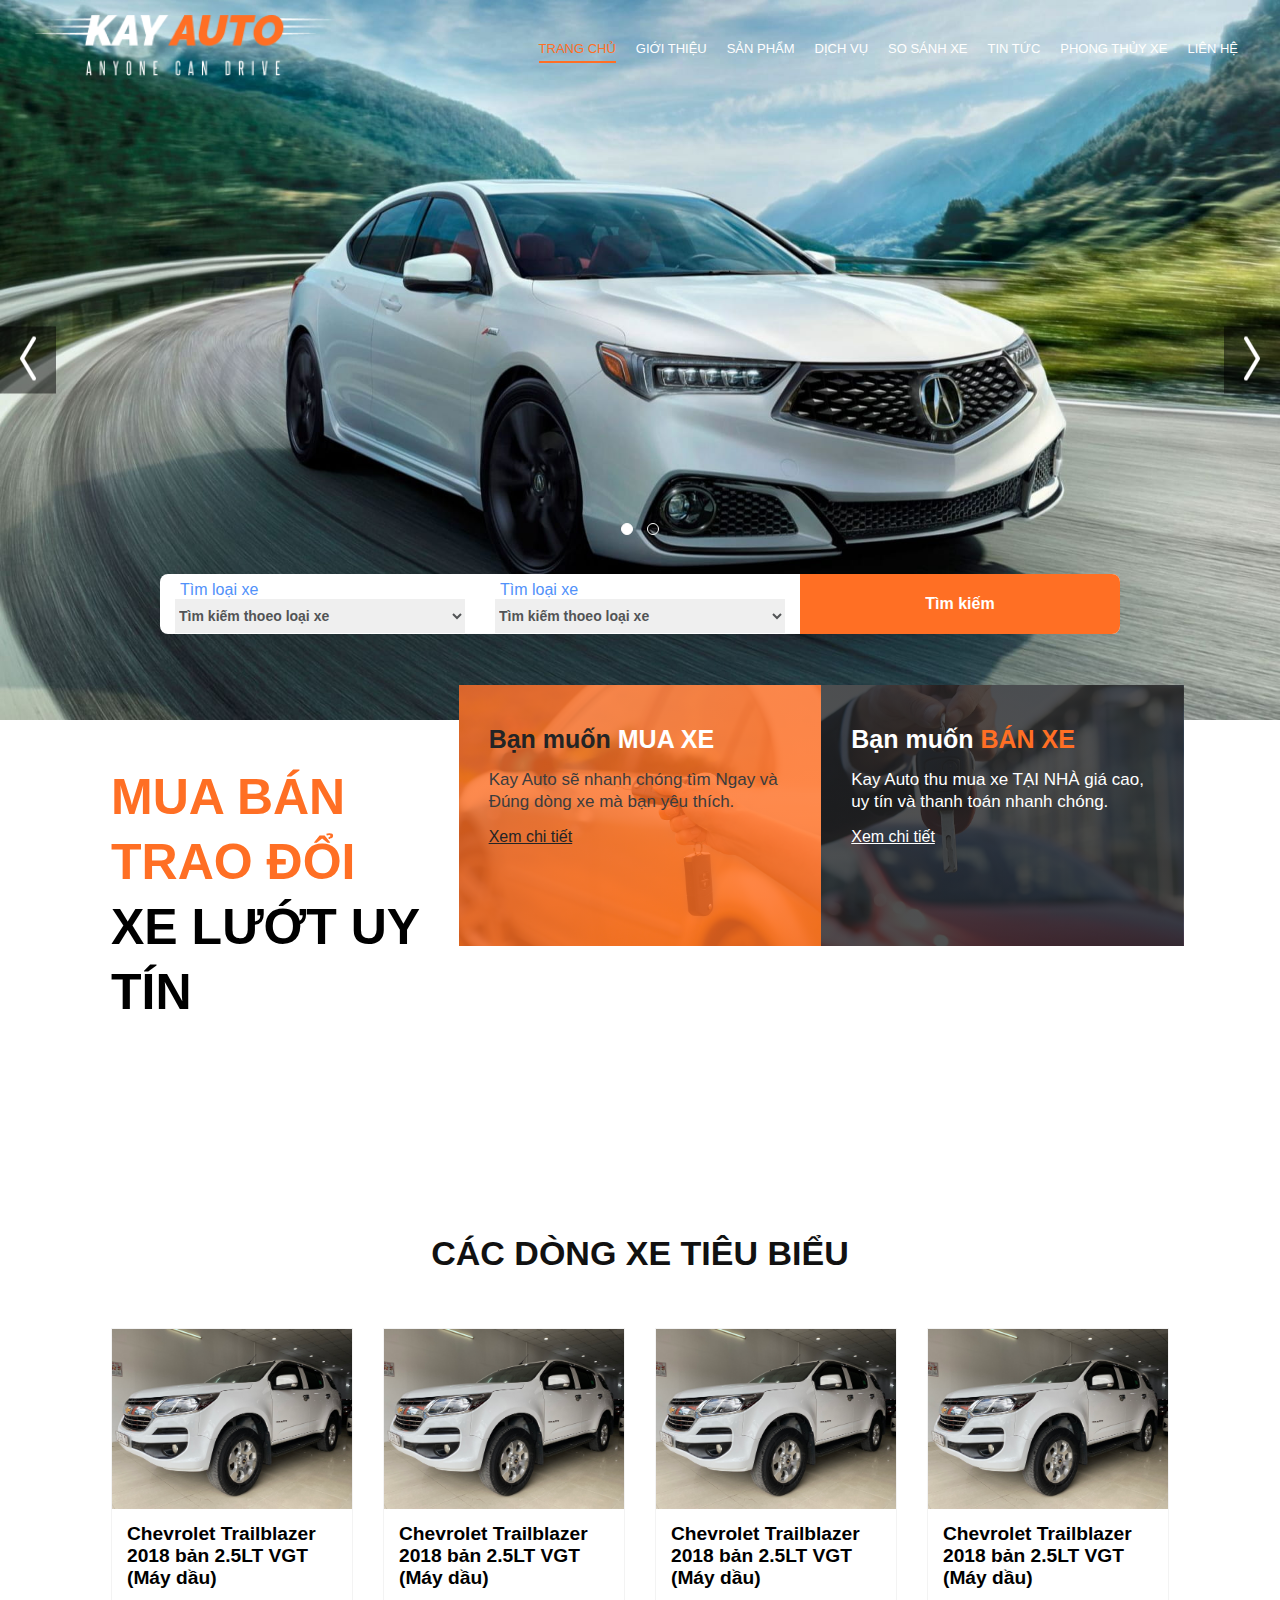
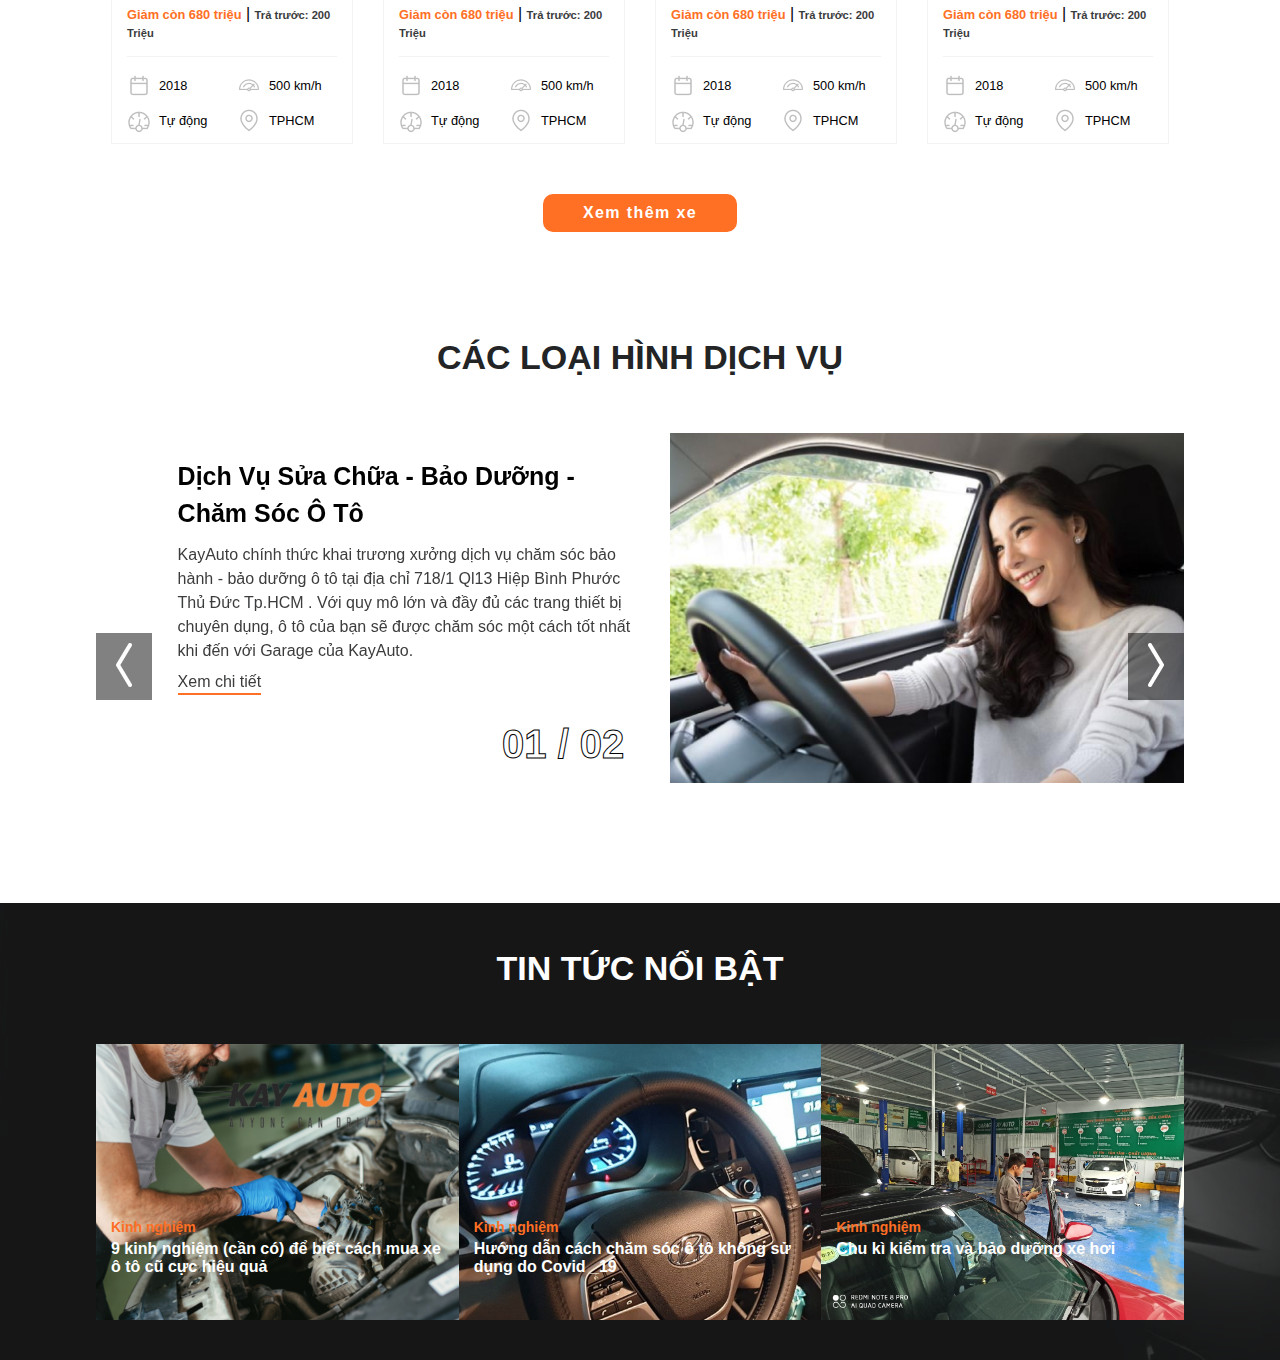
==== commit d0e8ab4c: "fix index" ====
--- a/index.html
+++ b/index.html
@@ -375,19 +375,7 @@
                         </div>
                     </div>
                 </div>
-                <div class="col-xl-4 col-lg-4 col-md-6 col-sm-6 col-xs-12">
-                    <div class="news__main--box">
-                        <div class="news__main--box--img">
-                            <a href=""><img src="./images/kay_auto.png" alt="" /></a>
-                        </div>
-                        <div class="news__main--box--content">
-                            <h4>Kay Auto Channel</h4>
-                            <p>
-                                <a href="#">KayAuto chào đón Sinh nhật 3 tuổi</a>
-                            </p>
-                        </div>
-                    </div>
-                </div>
+
             </div>
         </div>
     </section>
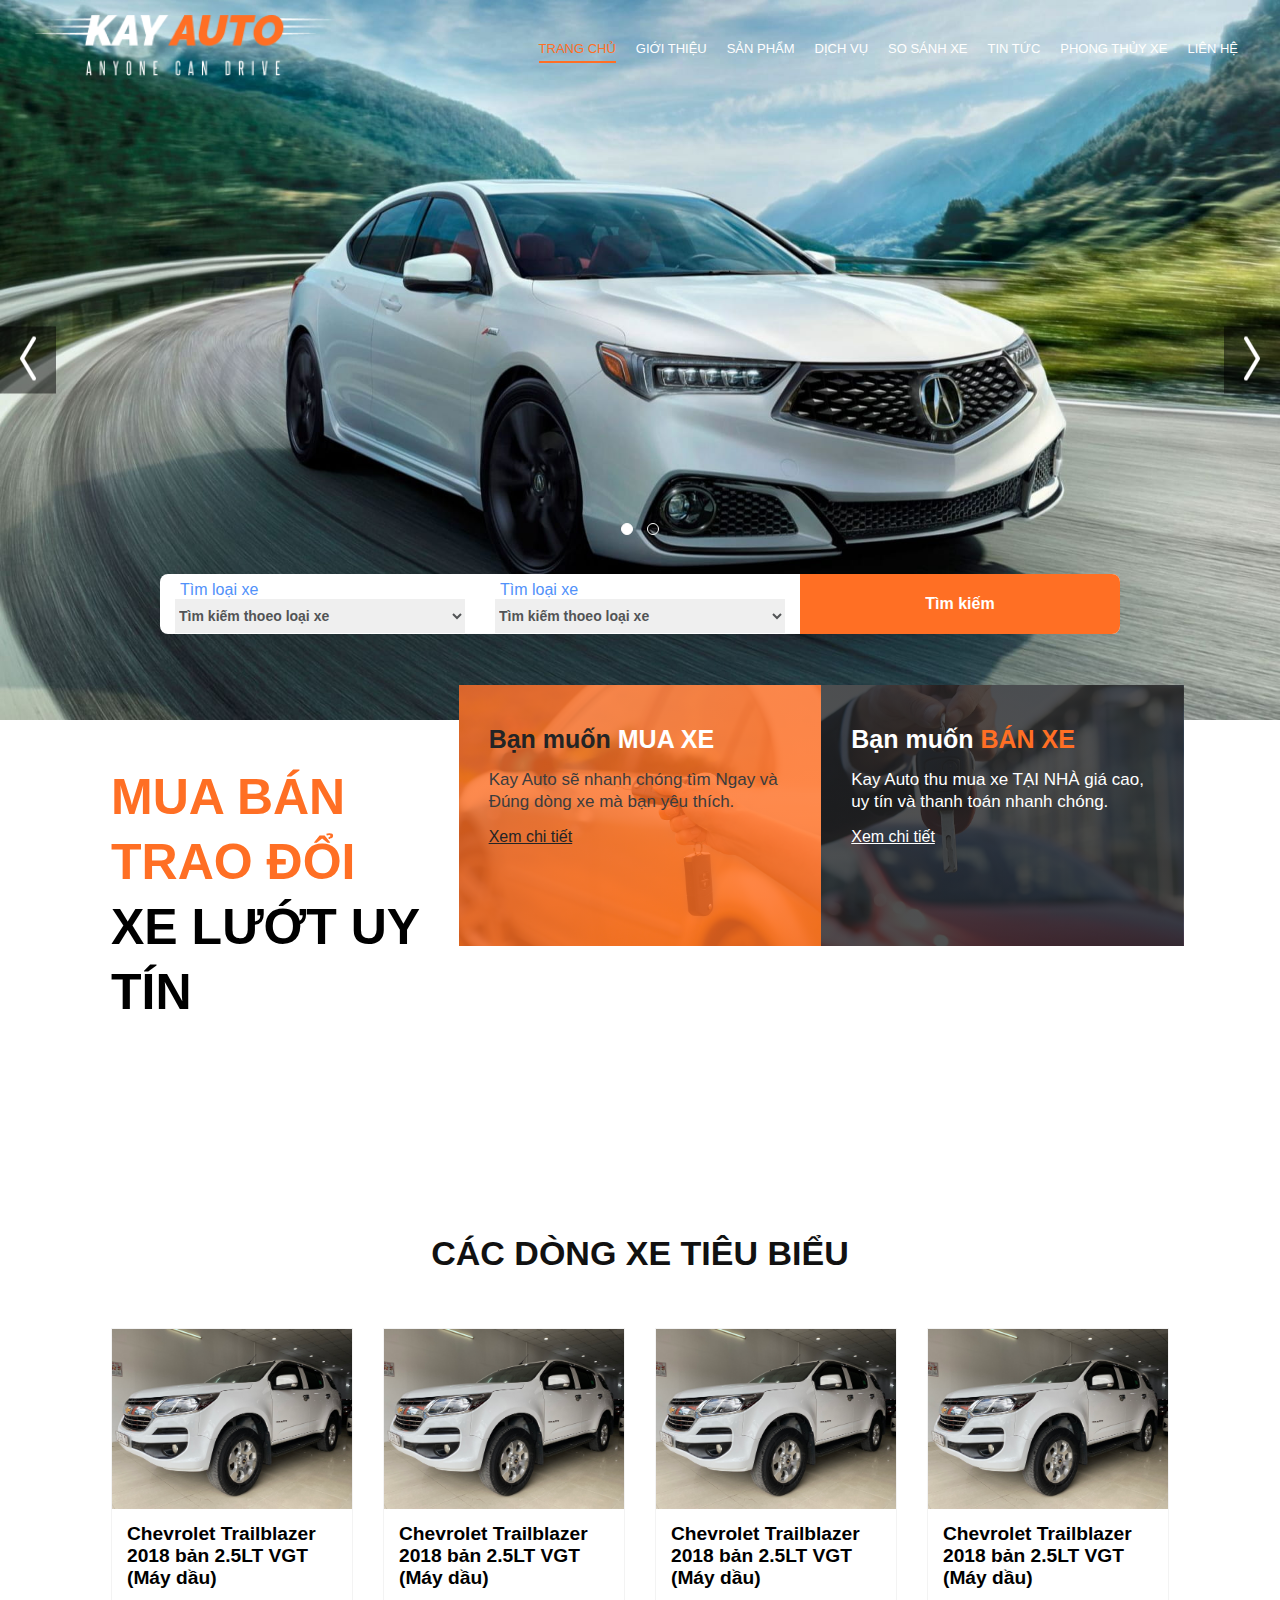
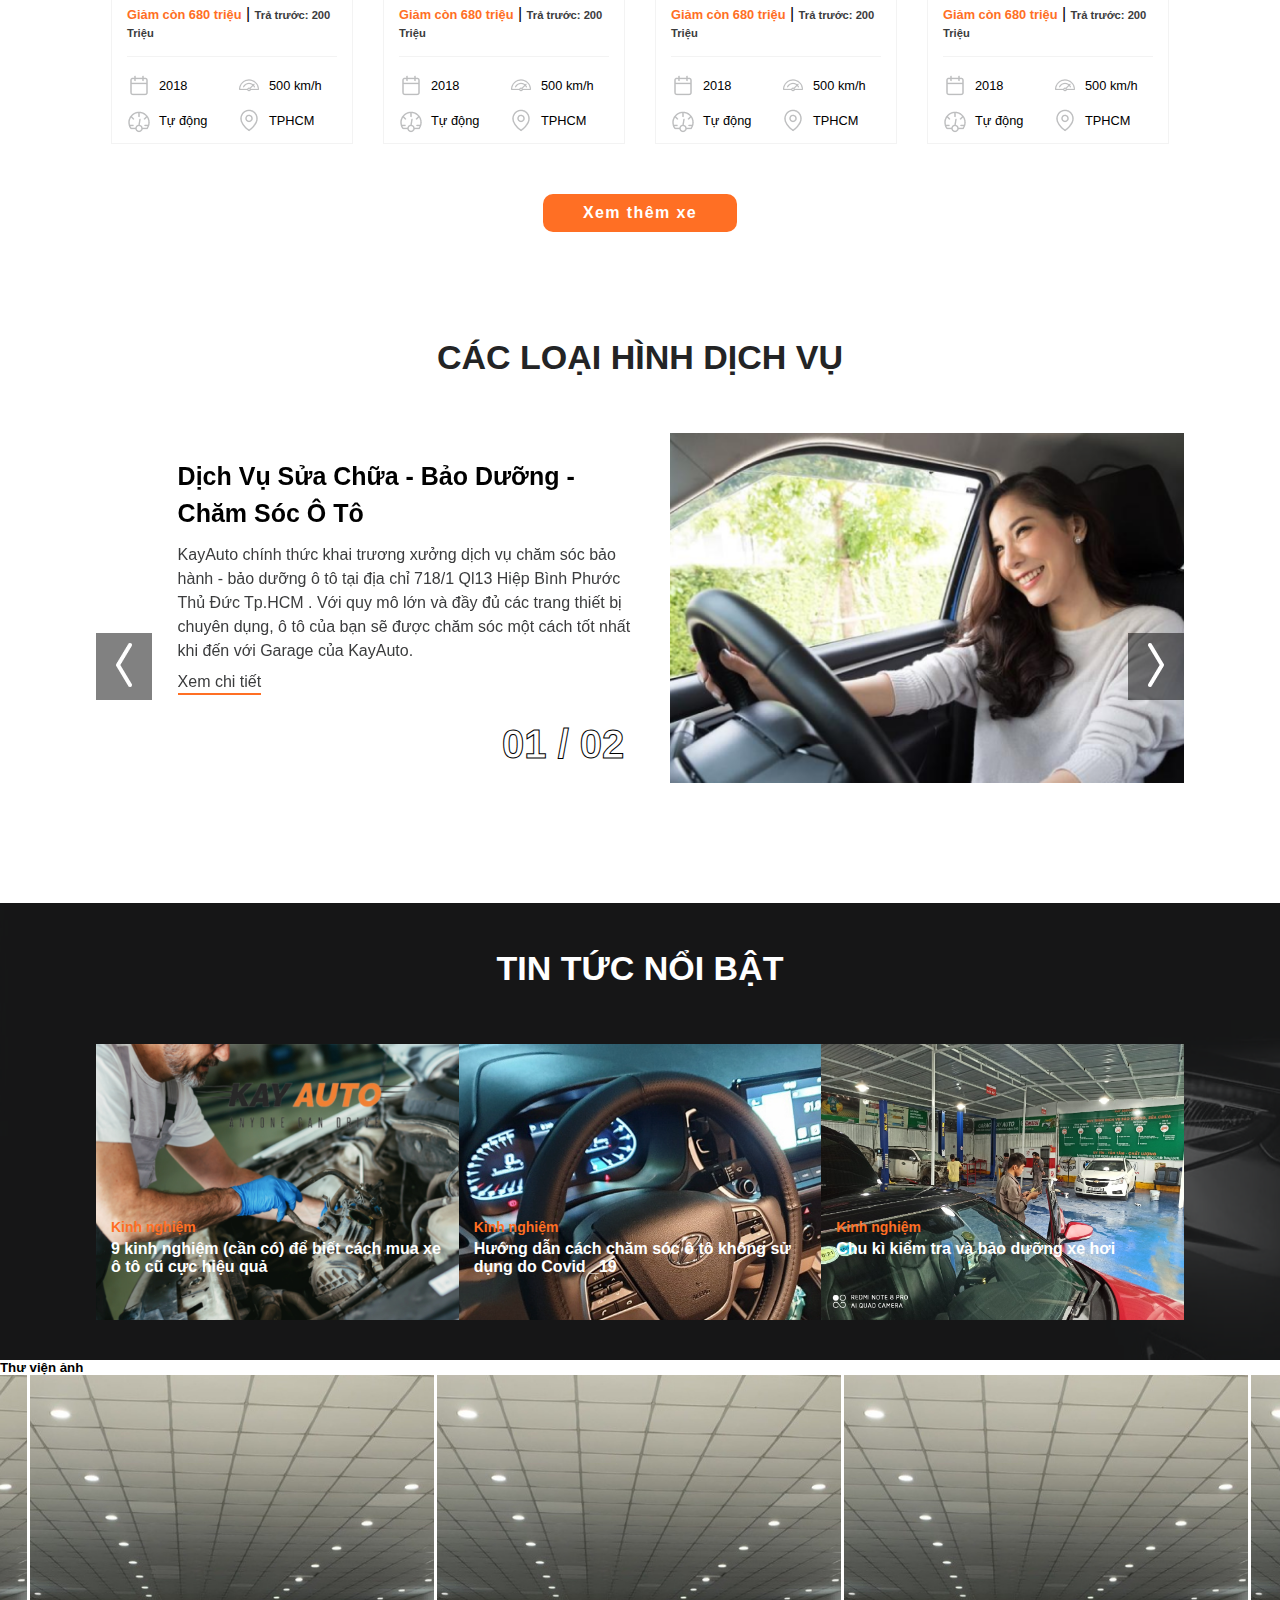
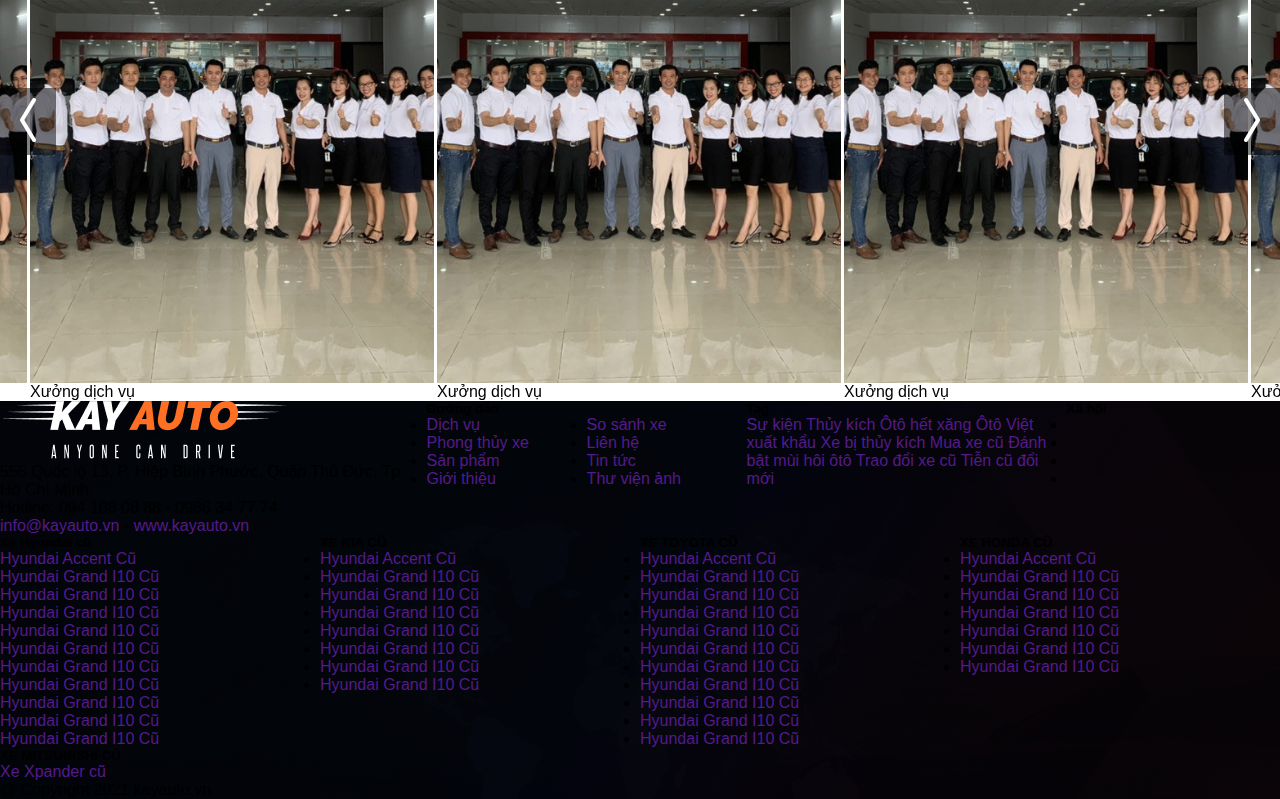
==== commit 7e81c250: "Add index" ====
--- a/index.html
+++ b/index.html
@@ -379,6 +379,198 @@
             </div>
         </div>
     </section>
+
+    <section class="gallery">
+        <h5 class="gallery__title">Thư viện ảnh</h5>
+        <div class="gallery__list">
+            <div class="gallery__list--item">
+                <img src="./images/untitled_design_(3).png" alt="" />
+                <p>Xưởng dịch vụ</p>
+            </div>
+            <div class="gallery__list--item">
+                <img src="./images/untitled_design_(3).png" alt="" />
+                <p>Xưởng dịch vụ</p>
+            </div>
+            <div class="gallery__list--item">
+                <img src="./images/untitled_design_(3).png" alt="" />
+                <p>Xưởng dịch vụ</p>
+            </div>
+            <div class="gallery__list--item">
+                <img src="./images/untitled_design_(3).png" alt="" />
+                <p>Xưởng dịch vụ</p>
+            </div>
+            <div class="gallery__list--item">
+                <img src="./images/untitled_design_(3).png" alt="" />
+                <p>Xưởng dịch vụ</p>
+            </div>
+            <div class="gallery__list--item">
+                <img src="./images/untitled_design_(3).png" alt="" />
+                <p>Xưởng dịch vụ</p>
+            </div>
+        </div>
+    </section>
+    <section class="footer" style="
+        background-image: linear-gradient(
+            rgba(0, 0, 0, 0.7),
+            rgba(0, 0, 0, 0.7)
+          ),
+          url('./images/5.jpg');
+      ">
+        <div class="footer__main">
+            <div class="footer__top">
+                <div class="row">
+                    <div class="col-xl-4 col-lg-4 col-md-12 col-sm-12 col-xs-12">
+                        <div class="footer__top--logo">
+                            <a href="#" class="logo__footer">
+                                <img src="./images/logo-white.png" alt="" />
+                            </a>
+                            <ul class="footer__top--logo--list">
+                                <li>
+                                    <i class="fas fa-map-marker-alt"></i>555 Quốc lộ 13, P. Hiệp Bình Phước, Quận Thủ Đức, Tp. Hồ Chí Minh
+                                </li>
+                                <li>
+                                    <i class="fas fa-phone"></i>Hotline: 094 108 08 88 - 0986 34 77 74
+                                </li>
+                                <li>
+                                    <i class="fas fa-envelope"></i>
+                                    <a href="">info@kayauto.vn</a> -
+                                    <a href="">www.kayauto.vn</a>
+                                </li>
+                            </ul>
+                        </div>
+                    </div>
+                    <div class="col-xl-3 col-lg-3 col-md-12 col-sm-12 col-xs-12">
+                        <div class="footer__top--link">
+                            <h5 class="title__footer">Đường dẫn</h5>
+                            <div class="row">
+                                <div class="col-md-6 col-sm-6 col-xs-6 footer__top--link--list">
+                                    <ul>
+                                        <li><a href="">Dịch vụ</a></li>
+                                        <li><a href="">Phong thủy xe</a></li>
+                                        <li><a href="">Sản phẩm</a></li>
+                                        <li><a href="">Giới thiệu</a></li>
+                                    </ul>
+                                </div>
+                                <div class="col-md-6 col-sm-6 col-xs-6 footer__top--link--list">
+                                    <ul>
+                                        <li><a href="">So sánh xe</a></li>
+                                        <li><a href="">Liên hệ</a></li>
+                                        <li><a href="">Tin tức</a></li>
+                                        <li><a href="">Thư viện ảnh</a></li>
+                                    </ul>
+                                </div>
+                            </div>
+                        </div>
+                    </div>
+                    <div class="col-xl-3 col-lg-3 col-md-6 col-sm-6 col-xs-6">
+                        <div class="footer__top--tag">
+                            <h5 class="title__footer">Tag</h5>
+                            <div class="footer__top--tag--list">
+                                <a href="">Sự kiện</a>
+                                <a href="">Thủy kích</a>
+                                <a href="">Ôtô hết xăng</a>
+                                <a href="">Ôtô Việt xuất khẩu</a>
+                                <a href="">Xe bị thủy kích</a>
+                                <a href="">Mua xe cũ</a>
+                                <a href="">Đánh bật mùi hôi ôtô</a>
+                                <a href="">Trao đổi xe cũ</a>
+                                <a href="">Tiễn cũ đổi mới</a>
+                            </div>
+                        </div>
+                    </div>
+                    <div class="col-xl-2 col-lg-2 col-md-6 col-sm-6 col-xs-6">
+                        <div class="footer__top--social">
+                            <h5 class="title__footer">Xã hội</h5>
+                            <ul class="footer__top--social--list">
+                                <li>
+                                    <a href=""><i class="fab fa-facebook-f"></i></a>
+                                </li>
+                                <li>
+                                    <a href=""><i class="fab fa-youtube"></i></a>
+                                </li>
+                                <li>
+                                    <a href=""><i class="fab fa-instagram-square"></i></a>
+                                </li>
+                                <li>
+                                    <a href=""><i class="fab fa-tiktok"></i></a>
+                                </li>
+                            </ul>
+                        </div>
+                    </div>
+                </div>
+            </div>
+            <div class="footer__content">
+                <div class="row">
+                    <div class="col-lg-3 col-md-8 col-sm-8 col-xs-8">
+                        <h5 class="title__footer content">Xe Hyundai cũ</h5>
+                        <ul class="footer__content--list">
+                            <li><a href=""> Hyundai Accent Cũ </a></li>
+                            <li><a href="">Hyundai Grand I10 Cũ</a></li>
+                            <li><a href="">Hyundai Grand I10 Cũ</a></li>
+                            <li><a href="">Hyundai Grand I10 Cũ</a></li>
+                            <li><a href="">Hyundai Grand I10 Cũ</a></li>
+                            <li><a href="">Hyundai Grand I10 Cũ</a></li>
+                            <li><a href="">Hyundai Grand I10 Cũ</a></li>
+                            <li><a href="">Hyundai Grand I10 Cũ</a></li>
+                            <li><a href="">Hyundai Grand I10 Cũ</a></li>
+                            <li><a href="">Hyundai Grand I10 Cũ</a></li>
+                            <li><a href="">Hyundai Grand I10 Cũ</a></li>
+                        </ul>
+                    </div>
+                    <div class="col-lg-3 col-md-8 col-sm-8 col-xs-8">
+                        <h5 class="title__footer content">XE KIA CŨ</h5>
+                        <ul class="footer__content--list">
+                            <li><a href=""> Hyundai Accent Cũ </a></li>
+                            <li><a href="">Hyundai Grand I10 Cũ</a></li>
+                            <li><a href="">Hyundai Grand I10 Cũ</a></li>
+                            <li><a href="">Hyundai Grand I10 Cũ</a></li>
+                            <li><a href="">Hyundai Grand I10 Cũ</a></li>
+                            <li><a href="">Hyundai Grand I10 Cũ</a></li>
+                            <li><a href="">Hyundai Grand I10 Cũ</a></li>
+                            <li><a href="">Hyundai Grand I10 Cũ</a></li>
+                        </ul>
+                    </div>
+                    <div class="col-lg-3 col-md-8 col-sm-8 col-xs-8">
+                        <h5 class="title__footer content">XE TOYOTA CŨ</h5>
+                        <ul class="footer__content--list">
+                            <li><a href=""> Hyundai Accent Cũ </a></li>
+                            <li><a href="">Hyundai Grand I10 Cũ</a></li>
+                            <li><a href="">Hyundai Grand I10 Cũ</a></li>
+                            <li><a href="">Hyundai Grand I10 Cũ</a></li>
+                            <li><a href="">Hyundai Grand I10 Cũ</a></li>
+                            <li><a href="">Hyundai Grand I10 Cũ</a></li>
+                            <li><a href="">Hyundai Grand I10 Cũ</a></li>
+                            <li><a href="">Hyundai Grand I10 Cũ</a></li>
+                            <li><a href="">Hyundai Grand I10 Cũ</a></li>
+                            <li><a href="">Hyundai Grand I10 Cũ</a></li>
+                            <li><a href="">Hyundai Grand I10 Cũ</a></li>
+                        </ul>
+                    </div>
+                    <div class="col-lg-3 col-md-8 col-sm-8 col-xs-8">
+                        <h5 class="title__footer content">XE HONDA CŨ</h5>
+                        <ul class="footer__content--list">
+                            <li><a href=""> Hyundai Accent Cũ </a></li>
+                            <li><a href="">Hyundai Grand I10 Cũ</a></li>
+                            <li><a href="">Hyundai Grand I10 Cũ</a></li>
+                            <li><a href="">Hyundai Grand I10 Cũ</a></li>
+                            <li><a href="">Hyundai Grand I10 Cũ</a></li>
+                            <li><a href="">Hyundai Grand I10 Cũ</a></li>
+                            <li><a href="">Hyundai Grand I10 Cũ</a></li>
+                        </ul>
+                    </div>
+                    <div class="col-lg-3 col-md-8 col-sm-8 col-xs-8">
+                        <h5 class="title__footer content">XE MITSUBISHI CŨ</h5>
+                        <ul class="footer__content--list">
+                            <li><a href="">Xe Xpander cũ</a></li>
+                        </ul>
+                    </div>
+                </div>
+            </div>
+        </div>
+        <div class="footer__bottom">
+            <p>@ Copyright 2021 <span>kayauto.vn</span></p>
+        </div>
+    </section>
     <button class="scrollToTop">
         <i class="fas fa-arrow-up"></i>
       </button>
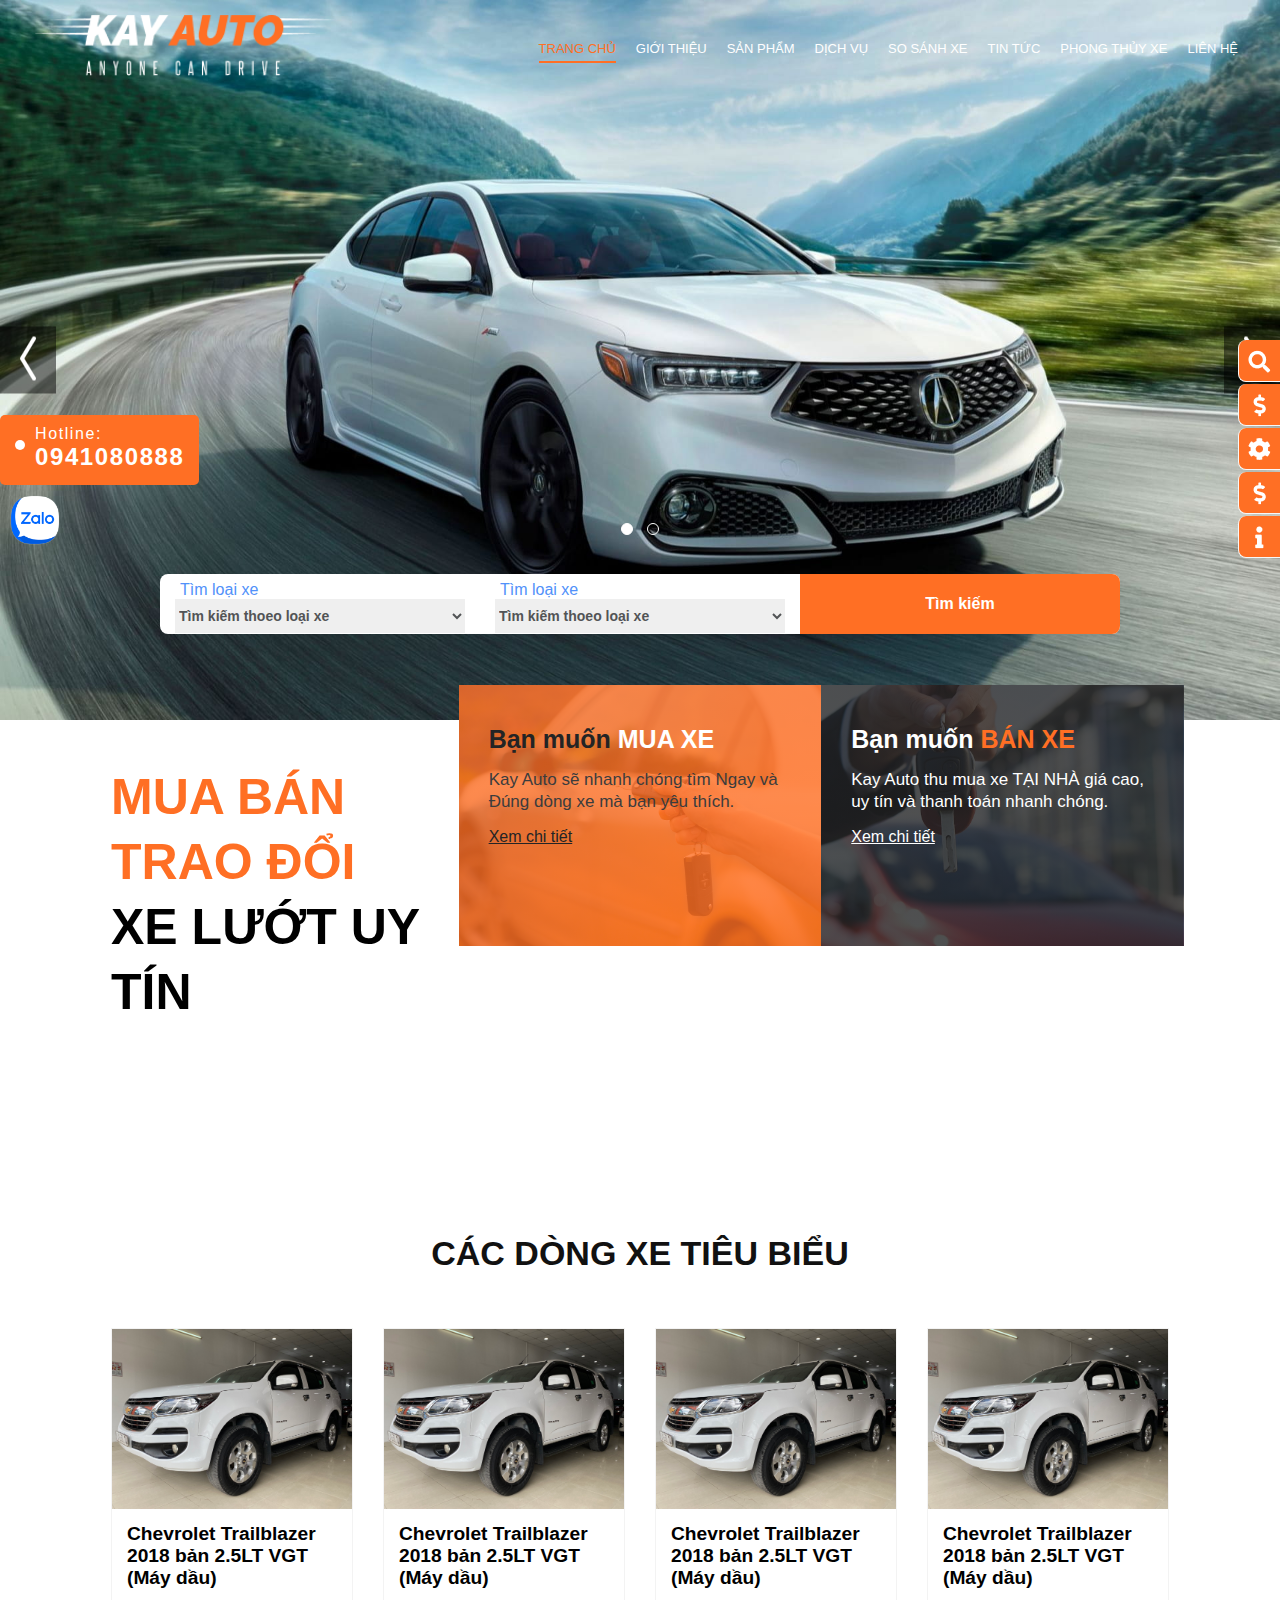
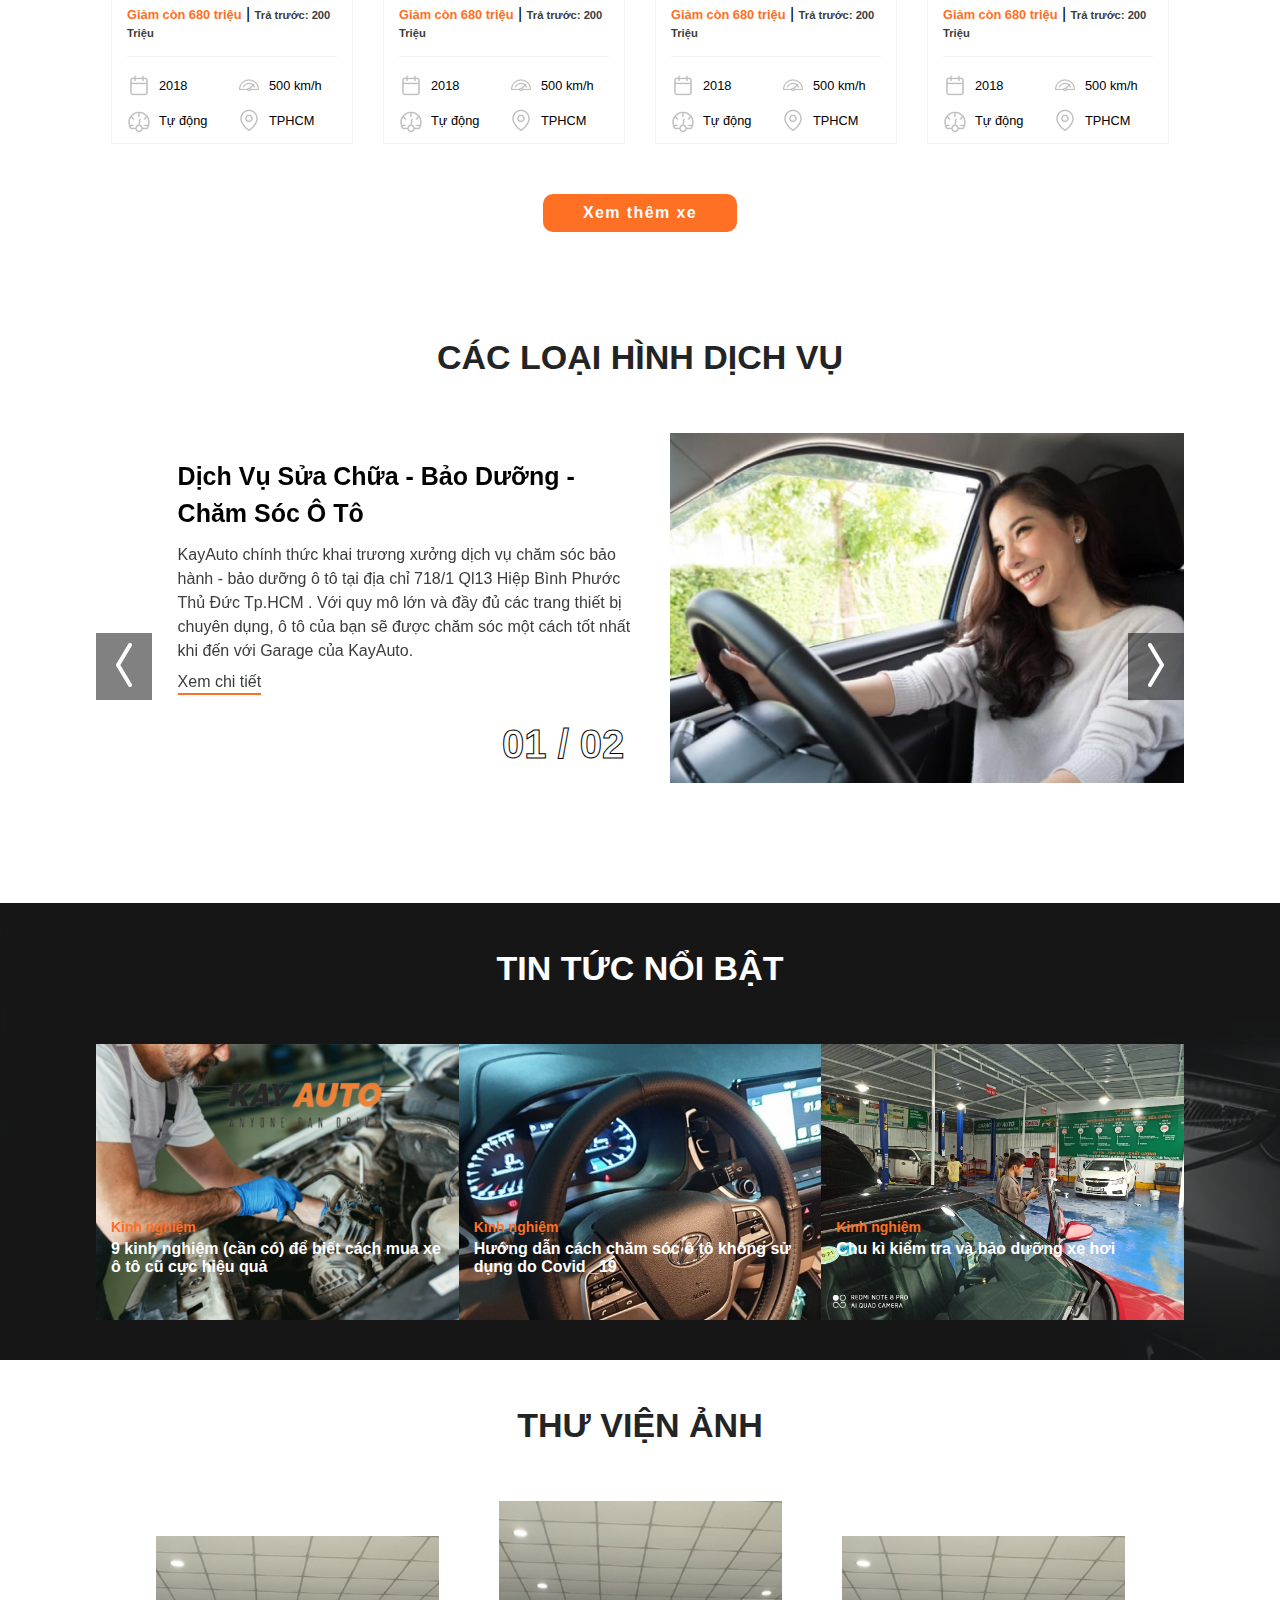
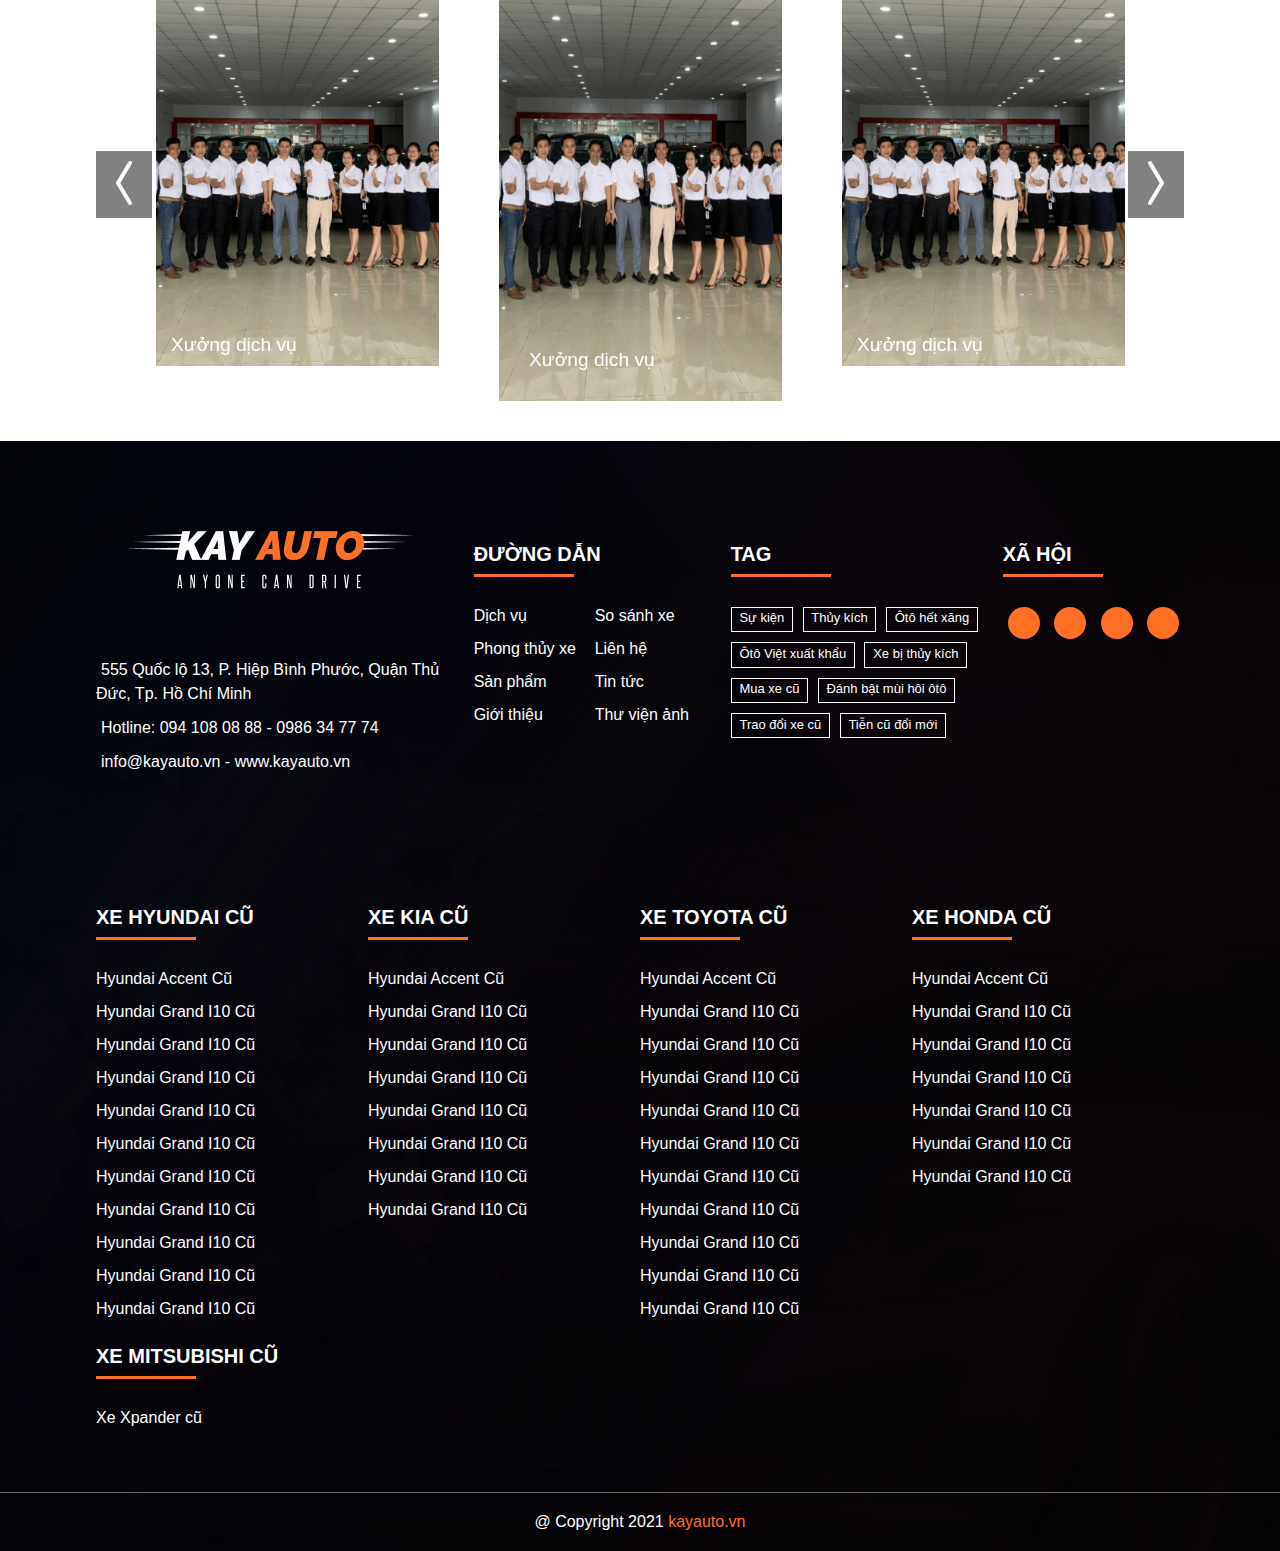
==== commit e1988cef: "add index moi nhat" ====
--- a/index.html
+++ b/index.html
@@ -571,6 +571,54 @@
             <p>@ Copyright 2021 <span>kayauto.vn</span></p>
         </div>
     </section>
+    <div class="left__menu">
+        <div class="left__menu--phone">
+            <a href="#">
+                <i class="fas fa-phone-alt"></i>
+                <div class="left__menu--phone--desc">
+                    <span>Hotline:</span>
+                    <b>0941080888</b>
+                </div>
+            </a>
+        </div>
+    </div>
+    <div class="zalo">
+        <a href="#">
+            <img src="./images/zalo_sharelogo.png" alt="" />
+        </a>
+    </div>
+    <div class="right__menu">
+        <ul>
+            <li>
+                <a class="right__menu--icon"><img src="./images/search.png" alt="" /></a>
+                <span>
+            <a>So sánh xe</a>
+          </span>
+            </li>
+            <li>
+                <a class="right__menu--icon"><img src="./images/dolar.png" alt="" /></a>
+                <span> Đăng kí bán xe </span>
+            </li>
+            <li>
+                <a class="right__menu--icon"><img src="./images/settings.png" alt="" /></a>
+                <span>
+            <a>Đăng kí mua xe</a>
+          </span>
+            </li>
+            <li>
+                <a class="right__menu--icon"><img src="./images/dolar.png" alt="" /></a>
+                <span>
+            <a>Thủ tục trả góp</a>
+          </span>
+            </li>
+            <li>
+                <a class="right__menu--icon"><img src="./images/i.png" alt="" /></a>
+                <span>
+            <a>Đăng kí dịch vụ</a>
+          </span>
+            </li>
+        </ul>
+    </div>
     <button class="scrollToTop">
         <i class="fas fa-arrow-up"></i>
       </button>
--- a/css/style.css
+++ b/css/style.css
@@ -965,6 +965,896 @@
 .bg__news {
   background-image: url(../images/bg-blog.png); }
 
+.gallery {
+  padding: 40px 0; }
+  @media screen and (max-width: 768px) {
+    .gallery {
+      padding: 20px 0 70px; } }
+  .gallery .slick-button {
+    border-radius: unset; }
+  .gallery .slick-slide {
+    height: unset; }
+  .gallery .slick-track {
+    height: 500px;
+    display: flex;
+    align-items: center; }
+    @media screen and (max-width: 768px) {
+      .gallery .slick-track {
+        height: auto; } }
+  .gallery .slick-center img {
+    transition: 0.5s;
+    transition-delay: 0.3s;
+    height: 500px; }
+  .gallery .slick-center p {
+    padding: 30px 30px;
+    transition: 0.5s;
+    transition-delay: 0.3s; }
+  .gallery .slick-dots {
+    display: flex;
+    justify-content: center;
+    margin: 0 auto;
+    width: 0px;
+    margin-top: 1rem;
+    position: absolute;
+    bottom: 0;
+    left: 50%;
+    transform: translateX(-50%); }
+    @media screen and (max-width: 768px) {
+      .gallery .slick-dots {
+        bottom: -7%; } }
+    @media screen and (max-width: 480px) {
+      .gallery .slick-dots {
+        margin-top: 0.5rem; } }
+    .gallery .slick-dots li {
+      background-color: #525456;
+      padding: 5px 10px 5px;
+      display: flex;
+      align-items: center;
+      justify-content: center; }
+    .gallery .slick-dots button {
+      font-size: 0;
+      width: 10px;
+      height: 10px;
+      border-radius: 50%;
+      border: 1px solid #ffffff;
+      background-color: #f3f3f3; }
+    .gallery .slick-dots .slick-active button {
+      border: 1px solid #ffffff;
+      background-color: #525456; }
+  .gallery__title {
+    text-align: center;
+    color: #232425;
+    font-size: 34px;
+    text-transform: uppercase;
+    font-weight: bold;
+    line-height: 1.5;
+    margin-bottom: 50px; }
+    @media screen and (max-width: 767px) {
+      .gallery__title {
+        font-size: 22px;
+        margin-bottom: 30px; } }
+  .gallery__list {
+    width: 85vw;
+    margin: auto;
+    align-items: center;
+    display: flex; }
+    @media screen and (max-width: 1024px) {
+      .gallery__list {
+        width: 95vw; } }
+    @media screen and (max-width: 992px) {
+      .gallery__list {
+        width: 90vw; } }
+    @media screen and (max-width: 768px) {
+      .gallery__list {
+        width: 90vw; } }
+    @media screen and (max-width: 600px) {
+      .gallery__list {
+        width: 90%; } }
+    @media screen and (max-width: 576px) {
+      .gallery__list {
+        width: 85vw; } }
+    .gallery__list--item {
+      position: relative;
+      display: flex;
+      justify-content: center;
+      margin: 0 30px; }
+      .gallery__list--item img {
+        width: 100%;
+        margin: 0 auto;
+        height: 430px;
+        transition: 0.5s; }
+        @media screen and (max-width: 768px) {
+          .gallery__list--item img {
+            height: auto; } }
+      .gallery__list--item p {
+        padding: 10px 15px;
+        position: absolute;
+        content: "";
+        left: 0;
+        bottom: 0;
+        font-size: 1.2rem;
+        color: #ffffff; }
+
+.footer {
+  position: relative;
+  background-position: center;
+  background-size: cover; }
+  .footer__main {
+    width: 85vw;
+    margin: auto; }
+    @media screen and (max-width: 1024px) {
+      .footer__main {
+        width: 95vw; } }
+    @media screen and (max-width: 992px) {
+      .footer__main {
+        width: 90vw; } }
+    @media screen and (max-width: 768px) {
+      .footer__main {
+        width: 90vw; } }
+    @media screen and (max-width: 600px) {
+      .footer__main {
+        width: 90%; } }
+    @media screen and (max-width: 576px) {
+      .footer__main {
+        width: 85vw; } }
+  .footer__top {
+    padding: 90px 0px 50px; }
+    .footer__top--logo {
+      padding-right: 15px; }
+      .footer__top--logo .logo__footer {
+        margin-bottom: 20%;
+        display: flex;
+        justify-content: center;
+        align-items: center; }
+      .footer__top--logo--list {
+        list-style: none; }
+        .footer__top--logo--list li {
+          color: #ffffff;
+          margin-bottom: 10px;
+          font-size: 16px;
+          line-height: 1.5; }
+        .footer__top--logo--list i {
+          color: #ff6f24;
+          margin-right: 5px; }
+        .footer__top--logo--list a {
+          color: #ffffff; }
+          .footer__top--logo--list a:hover {
+            color: #ff6f24; }
+    .footer__top--link {
+      padding: 0 15px; }
+      @media screen and (max-width: 992px) {
+        .footer__top--link {
+          padding: 0; } }
+      .footer__top--link--list ul {
+        list-style: none; }
+      .footer__top--link--list li {
+        padding-bottom: 15px; }
+      .footer__top--link--list a {
+        color: #ffffff; }
+        .footer__top--link--list a:hover {
+          color: #ff6f24; }
+    .footer__top--tag--list a {
+      border-radius: 0;
+      color: #ffffff;
+      display: inline-block;
+      padding: 0.2em 0.6em 0.3em;
+      margin-bottom: 10px;
+      margin-right: 5px;
+      font-size: 13px;
+      line-height: 1.3;
+      text-align: center;
+      white-space: nowrap;
+      vertical-align: baseline;
+      border: 1px solid #ffffff; }
+      .footer__top--tag--list a:hover {
+        background-color: #ff6f24;
+        color: #232425; }
+    .footer__top--social--list {
+      list-style: none;
+      display: flex;
+      align-items: center;
+      justify-content: space-between; }
+      @media screen and (max-width: 992px) {
+        .footer__top--social--list {
+          justify-content: flex-start; } }
+      .footer__top--social--list li {
+        margin: 0 5px; }
+        @media screen and (max-width: 992px) {
+          .footer__top--social--list li {
+            margin: 0 10px; } }
+        @media screen and (max-width: 480px) {
+          .footer__top--social--list li {
+            margin: 0 5px; } }
+        @media screen and (max-width: 320px) {
+          .footer__top--social--list li {
+            margin: 0; } }
+        .footer__top--social--list li a {
+          display: flex;
+          align-items: center;
+          justify-content: center;
+          border-radius: 50%;
+          width: 32px;
+          height: 32px;
+          background-color: #ff6f24;
+          color: #000000;
+          text-align: center;
+          padding: 6px 0;
+          margin-bottom: 10px; }
+          .footer__top--social--list li a i {
+            font-size: 20px; }
+  .footer__content {
+    padding: 60px 0px 50px; }
+    .footer__content--list {
+      list-style: none; }
+      .footer__content--list li {
+        padding-bottom: 15px; }
+        .footer__content--list li a {
+          color: #ffffff; }
+          .footer__content--list li a:hover {
+            color: #ff6f24; }
+  .footer__bottom {
+    text-align: center;
+    padding: 20px 0;
+    border-top: 1px solid rgba(196, 196, 196, 0.5); }
+    .footer__bottom p {
+      color: #ffffff; }
+      .footer__bottom p span {
+        color: #ff6f24; }
+  .footer .title__footer {
+    text-transform: uppercase;
+    font-size: 20px;
+    margin-bottom: 40px;
+    color: #ffffff;
+    line-height: 1.3;
+    font-weight: bold;
+    margin-top: 10px;
+    position: relative; }
+    @media screen and (max-width: 992px) {
+      .footer .title__footer {
+        margin-top: 15px; } }
+    .footer .title__footer.content {
+      cursor: pointer; }
+      .footer .title__footer.content:hover {
+        color: #ff6f24; }
+    .footer .title__footer::before {
+      position: absolute;
+      top: calc(100% + 7px);
+      left: 0;
+      content: "";
+      width: 100px;
+      max-width: 100%;
+      height: 3px;
+      background-color: #ff6f24; }
+
+.left__menu {
+  position: fixed;
+  content: "";
+  top: 50%;
+  left: 0;
+  transform: translateY(-50%);
+  z-index: 20; }
+  @media screen and (max-width: 992px) {
+    .left__menu {
+      top: initial;
+      bottom: 20px;
+      transform: unset; } }
+  @media screen and (max-width: 576px) {
+    .left__menu {
+      bottom: 10px; } }
+  .left__menu--phone {
+    background-color: #ff6f24;
+    border-radius: 5px;
+    padding: 10px 15px 20px; }
+  .left__menu a {
+    color: #ffffff;
+    display: flex;
+    align-items: center;
+    justify-content: space-between; }
+  .left__menu i {
+    font-size: 36px;
+    color: #ff6f24;
+    background-color: #ffffff;
+    padding: 5px;
+    border-radius: 5px; }
+    @media screen and (max-width: 576px) {
+      .left__menu i {
+        font-size: 20px; } }
+  .left__menu .left__menu--phone--desc {
+    height: 40px;
+    font-size: 16px;
+    letter-spacing: 0.1em;
+    text-align: left;
+    color: #ffffff;
+    display: flex;
+    margin-left: 10px;
+    flex-direction: column; }
+    @media screen and (max-width: 992px) {
+      .left__menu .left__menu--phone--desc {
+        display: none; } }
+    .left__menu .left__menu--phone--desc b {
+      font-size: 24px; }
+
+.zalo {
+  position: fixed;
+  content: "";
+  top: 55%;
+  left: 10px;
+  z-index: 20;
+  width: 50px; }
+  @media screen and (max-width: 992px) {
+    .zalo {
+      top: initial;
+      bottom: 150px; } }
+  @media screen and (max-width: 992px) {
+    .zalo {
+      top: initial;
+      bottom: 100px; } }
+  .zalo img {
+    width: 100%; }
+
+.right__menu {
+  position: fixed;
+  content: "";
+  top: 50%;
+  right: 0;
+  transform: translateY(-50%);
+  z-index: 20; }
+  @media screen and (max-width: 768px) {
+    .right__menu {
+      display: none; } }
+  .right__menu ul {
+    list-style: none; }
+    .right__menu ul li {
+      position: relative;
+      background-color: #ff6f24;
+      width: 42px;
+      height: 42px;
+      transition: all 0.4s;
+      margin-bottom: 2px;
+      border-left: 1px solid #f8f8f8;
+      border-bottom: 1px solid #f8f8f8;
+      border-top-left-radius: 8px;
+      border-bottom-left-radius: 8px;
+      cursor: pointer; }
+      .right__menu ul li span {
+        position: absolute;
+        top: 0;
+        right: -100px;
+        background: #000000;
+        line-height: 42px;
+        height: 42px;
+        width: 0px;
+        white-space: nowrap;
+        overflow: hidden;
+        transition: all 0.5s;
+        opacity: 1;
+        pointer-events: auto;
+        color: #ffffff;
+        text-align: left;
+        padding-left: 10px;
+        z-index: -1; }
+      .right__menu ul li:hover {
+        background-color: #000000; }
+        .right__menu ul li:hover span {
+          transition: all 0.5s;
+          width: 180px;
+          right: 0px;
+          color: #ffffff;
+          border-radius: 3px 0 0 3px; }
+      .right__menu ul li .right__menu--icon {
+        width: 100%;
+        height: 42px;
+        display: flex;
+        justify-content: center;
+        align-items: center; }
+
+.headerab {
+  background-image: linear-gradient(0deg, rgba(35, 36, 37, 0.8), rgba(35, 36, 37, 0.8)), url("../images/0.jpeg");
+  padding: 80px 0;
+  background-position: center; }
+  @media screen and (max-width: 992px) {
+    .headerab {
+      padding: 20px 0; } }
+  @media screen and (max-width: 992px) {
+    .headerab__logo {
+      text-align: center; } }
+  .headerab__logo img {
+    width: 100%; }
+    @media screen and (max-width: 992px) {
+      .headerab__logo img {
+        width: auto; } }
+    @media screen and (max-width: 480px) {
+      .headerab__logo img {
+        width: 60%; } }
+    @media screen and (max-width: 320px) {
+      .headerab__logo img {
+        width: 75%; } }
+  .headerab__menu {
+    width: 95vw;
+    padding: 15px 0 0;
+    position: relative;
+    margin: auto;
+    overflow: hidden; }
+    @media screen and (max-width: 992px) {
+      .headerab__menu {
+        width: 100%;
+        padding: 40px 0; } }
+    @media screen and (max-width: 600px) {
+      .headerab__menu {
+        padding: 15px 0; } }
+    .headerab__menu--overlay {
+      display: none; }
+      @media screen and (max-width: 992px) {
+        .headerab__menu--overlay {
+          display: block; } }
+      .headerab__menu--overlay.active {
+        position: fixed;
+        content: "";
+        top: 0;
+        left: 0;
+        width: 100%;
+        bottom: 0;
+        background-color: rgba(0, 0, 0, 0.7);
+        transition: 0.5s;
+        z-index: 888; }
+    .headerab__menu--nav {
+      display: flex;
+      list-style: none;
+      justify-content: flex-end;
+      transform: translateX(0); }
+      @media screen and (max-width: 992px) {
+        .headerab__menu--nav {
+          position: fixed;
+          content: "";
+          z-index: 9999;
+          flex-direction: column;
+          background-color: #f3f3f3;
+          width: 85%;
+          top: 0;
+          bottom: 0;
+          left: 0;
+          justify-content: flex-start;
+          transform: translateX(-100%); } }
+      .headerab__menu--nav.show {
+        transform: translateX(0);
+        transition: all 0.5s ease-in-out; }
+      .headerab__menu--nav .menu__title {
+        display: none; }
+        @media screen and (max-width: 992px) {
+          .headerab__menu--nav .menu__title {
+            display: flex;
+            position: relative;
+            border-bottom: 1px solid rgba(0, 0, 0, 0.1);
+            justify-content: space-between;
+            align-items: center;
+            padding: 12px 20px;
+            color: rgba(0, 0, 0, 0.5); }
+            .headerab__menu--nav .menu__title h5 {
+              font-size: 14px;
+              margin: 0;
+              text-align: center;
+              width: 100%; }
+            .headerab__menu--nav .menu__title .menu__close {
+              padding: 0;
+              font-size: 26px;
+              width: 26px;
+              height: 26px;
+              text-align: center;
+              line-height: 22px;
+              color: #111;
+              transform: translateY(-50%) rotate(45deg);
+              position: absolute;
+              content: "";
+              top: 50%;
+              right: 8px;
+              cursor: pointer; } }
+      .headerab__menu--nav li {
+        padding: 10px 10px; }
+        @media screen and (max-width: 992px) {
+          .headerab__menu--nav li {
+            padding: 11px 0;
+            margin-left: 30px;
+            border-bottom: 1px solid rgba(0, 0, 0, 0.1); } }
+        .headerab__menu--nav li a {
+          color: #ffffff;
+          font-size: 13px;
+          text-transform: uppercase;
+          padding: 5px 0; }
+          .headerab__menu--nav li a:hover {
+            color: #ff6f24; }
+          @media screen and (max-width: 1024px) {
+            .headerab__menu--nav li a {
+              font-size: 11px; } }
+          @media screen and (max-width: 992px) {
+            .headerab__menu--nav li a {
+              font-size: 15px;
+              color: #232425;
+              text-transform: unset; } }
+        .headerab__menu--nav li.active a {
+          color: #ff6f24;
+          border-bottom: 2px solid #ff6f24; }
+          @media screen and (max-width: 992px) {
+            .headerab__menu--nav li.active a:hover {
+              color: #ff6f24; } }
+          @media screen and (max-width: 992px) {
+            .headerab__menu--nav li.active a {
+              color: #232425;
+              border: none; } }
+    .headerab__menu--icon {
+      display: none;
+      cursor: pointer;
+      width: 36px;
+      height: 36px;
+      flex-direction: column;
+      position: absolute;
+      content: "";
+      top: 50%;
+      left: 30px;
+      transform: translateY(-50%);
+      padding: 5px;
+      z-index: 1; }
+      @media screen and (max-width: 992px) {
+        .headerab__menu--icon {
+          display: flex; } }
+      @media screen and (max-width: 480px) {
+        .headerab__menu--icon {
+          left: 15px; } }
+      .headerab__menu--icon span {
+        width: 100%;
+        height: 3px;
+        background-color: #ffffff; }
+        .headerab__menu--icon span:not(:last-child) {
+          margin-bottom: 6px; }
+
+.breadcrumb {
+  background-color: #ececec;
+  padding: 20px 0; }
+  .breadcrumb__main {
+    width: 85vw;
+    margin: auto; }
+    @media screen and (max-width: 1024px) {
+      .breadcrumb__main {
+        width: 95vw; } }
+    @media screen and (max-width: 992px) {
+      .breadcrumb__main {
+        width: 90vw; } }
+    @media screen and (max-width: 768px) {
+      .breadcrumb__main {
+        width: 90vw; } }
+    @media screen and (max-width: 600px) {
+      .breadcrumb__main {
+        width: 90%; } }
+    @media screen and (max-width: 576px) {
+      .breadcrumb__main {
+        width: 85vw; } }
+    .breadcrumb__main ul {
+      list-style: none;
+      display: flex; }
+      .breadcrumb__main ul li {
+        padding: 0 5px;
+        color: #525456;
+        font-size: 14px; }
+        .breadcrumb__main ul li a {
+          color: #525456;
+          font-size: 14px; }
+        .breadcrumb__main ul li i {
+          margin-left: 7px; }
+
+.title {
+  text-align: center;
+  color: #232425;
+  font-size: 34px;
+  text-transform: uppercase;
+  font-weight: bold;
+  line-height: 1.5;
+  margin-bottom: 50px; }
+  @media screen and (max-width: 767px) {
+    .title {
+      font-size: 22px;
+      margin-bottom: 30px; } }
+
+.about {
+  padding: 40px 0 70px; }
+  .about__main {
+    width: 85vw;
+    margin: auto; }
+    @media screen and (max-width: 1024px) {
+      .about__main {
+        width: 95vw; } }
+    @media screen and (max-width: 992px) {
+      .about__main {
+        width: 90vw; } }
+    @media screen and (max-width: 768px) {
+      .about__main {
+        width: 90vw; } }
+    @media screen and (max-width: 600px) {
+      .about__main {
+        width: 90%; } }
+    @media screen and (max-width: 576px) {
+      .about__main {
+        width: 85vw; } }
+    .about__main--img {
+      padding-right: 15px; }
+      @media screen and (max-width: 992px) {
+        .about__main--img {
+          padding: 0; } }
+      .about__main--img img {
+        width: 100%; }
+    .about__main--content {
+      padding-left: 15px; }
+      @media screen and (max-width: 992px) {
+        .about__main--content {
+          padding: 0; } }
+      .about__main--content h5 {
+        font-size: 18px;
+        font-weight: bold;
+        margin: 10px 0; }
+      .about__main--content p {
+        text-align: justify;
+        color: #525456;
+        line-height: 1.5;
+        margin-bottom: 15px; }
+
+.exp {
+  background-image: linear-gradient(rgba(0, 0, 0, 0.7), rgba(0, 0, 0, 0.7)), url("https://kayauto.vn/uploads/banner-05.jpeg");
+  background-position: center;
+  background-size: cover;
+  padding: 50px 0; }
+  .exp__main {
+    width: 85vw;
+    margin: auto; }
+    @media screen and (max-width: 1024px) {
+      .exp__main {
+        width: 95vw; } }
+    @media screen and (max-width: 992px) {
+      .exp__main {
+        width: 90vw; } }
+    @media screen and (max-width: 768px) {
+      .exp__main {
+        width: 90vw; } }
+    @media screen and (max-width: 600px) {
+      .exp__main {
+        width: 90%; } }
+    @media screen and (max-width: 576px) {
+      .exp__main {
+        width: 85vw; } }
+    .exp__main--left {
+      padding-right: 15px;
+      position: relative; }
+      @media screen and (max-width: 992px) {
+        .exp__main--left {
+          padding: 0; } }
+      .exp__main--left::before {
+        position: absolute;
+        content: "";
+        width: 1px;
+        height: 100%;
+        background-color: #ffffff;
+        opacity: 0.5;
+        right: 0;
+        top: 0; }
+        @media screen and (max-width: 992px) {
+          .exp__main--left::before {
+            display: none; } }
+      .exp__main--left--title {
+        display: flex; }
+        @media screen and (max-width: 767px) {
+          .exp__main--left--title {
+            justify-content: center; } }
+        .exp__main--left--title h3 {
+          font-size: 200px;
+          color: #ffffff;
+          line-height: 150px; }
+          @media screen and (max-width: 992px) {
+            .exp__main--left--title h3 {
+              font-size: 150px;
+              line-height: 110px; } }
+          @media screen and (max-width: 575px) {
+            .exp__main--left--title h3 {
+              font-size: 120px;
+              line-height: 80px; } }
+        .exp__main--left--title p {
+          display: flex;
+          flex-direction: column;
+          justify-content: flex-end;
+          font-weight: bold;
+          color: #ffffff;
+          font-size: 50px;
+          line-height: 1;
+          text-transform: uppercase; }
+          @media screen and (max-width: 992px) {
+            .exp__main--left--title p {
+              font-size: 40px; } }
+          @media screen and (max-width: 575px) {
+            .exp__main--left--title p {
+              font-size: 30px; } }
+          .exp__main--left--title p span {
+            color: #ff6f24;
+            margin-top: 10px; }
+      .exp__main--left--content {
+        margin: 10px 0 0; }
+        .exp__main--left--content p {
+          color: #ffffff;
+          line-height: 1.5;
+          padding-bottom: 30px;
+          padding-right: 30px; }
+          @media screen and (max-width: 767px) {
+            .exp__main--left--content p {
+              padding-left: 30px; } }
+          @media screen and (max-width: 575px) {
+            .exp__main--left--content p {
+              padding: 0; } }
+    .exp__main--right {
+      padding-left: 30px;
+      display: grid;
+      grid-template-columns: repeat(2, 1fr);
+      grid-gap: 10px;
+      column-gap: 30px;
+      row-gap: 60px;
+      margin-top: 1rem; }
+      @media screen and (max-width: 992px) {
+        .exp__main--right {
+          padding: 0; } }
+      @media screen and (max-width: 767px) {
+        .exp__main--right {
+          padding: 0 30px; } }
+      @media screen and (max-width: 575px) {
+        .exp__main--right {
+          padding: 0; } }
+      .exp__main--right--number {
+        display: flex;
+        align-items: center;
+        color: #ffffff; }
+        .exp__main--right--number span {
+          font-size: 50px;
+          font-weight: bold;
+          margin-right: 15px; }
+          @media screen and (max-width: 575px) {
+            .exp__main--right--number span {
+              font-size: 30px; } }
+        .exp__main--right--number p {
+          font-size: 16px; }
+
+.why {
+  padding: 40px 0 70px; }
+  .why h5 {
+    text-transform: none !important; }
+    @media screen and (max-width: 767px) {
+      .why h5 {
+        font-size: 34px !important;
+        margin-bottom: 50px !important; } }
+  .why__main {
+    width: 85vw;
+    margin: auto; }
+    @media screen and (max-width: 1024px) {
+      .why__main {
+        width: 95vw; } }
+    @media screen and (max-width: 992px) {
+      .why__main {
+        width: 90vw; } }
+    @media screen and (max-width: 768px) {
+      .why__main {
+        width: 90vw; } }
+    @media screen and (max-width: 600px) {
+      .why__main {
+        width: 90%; } }
+    @media screen and (max-width: 576px) {
+      .why__main {
+        width: 85vw; } }
+    .why__main--item {
+      text-align: center;
+      margin-bottom: 60px; }
+      .why__main--item--img {
+        height: 68px; }
+        .why__main--item--img img {
+          height: 100%; }
+    .why__main h4 {
+      text-transform: uppercase;
+      font-weight: bold;
+      font-size: 22px;
+      margin: 5px 0;
+      padding: 0 15px;
+      line-height: 1.3; }
+      @media screen and (max-width: 992px) {
+        .why__main h4 {
+          padding: 0 30px; } }
+      @media screen and (max-width: 320px) {
+        .why__main h4 {
+          padding: 0 15px; } }
+    .why__main p {
+      color: #525456;
+      padding: 0 15px;
+      line-height: 1.5; }
+      @media screen and (max-width: 992px) {
+        .why__main p {
+          padding: 0 30px; } }
+      @media screen and (max-width: 320px) {
+        .why__main p {
+          padding: 0 15px; } }
+
+.history {
+  padding-bottom: 70px; }
+  .history__main {
+    width: 85vw;
+    margin: auto; }
+    @media screen and (max-width: 1024px) {
+      .history__main {
+        width: 95vw; } }
+    @media screen and (max-width: 992px) {
+      .history__main {
+        width: 90vw; } }
+    @media screen and (max-width: 768px) {
+      .history__main {
+        width: 90vw; } }
+    @media screen and (max-width: 600px) {
+      .history__main {
+        width: 90%; } }
+    @media screen and (max-width: 576px) {
+      .history__main {
+        width: 85vw; } }
+    .history__main--left {
+      position: relative;
+      padding-right: 15px; }
+      @media screen and (max-width: 992px) {
+        .history__main--left {
+          padding: 0; } }
+      .history__main--left--line {
+        width: 1px;
+        height: calc(100% + 40px);
+        position: absolute;
+        content: "";
+        top: -30px;
+        left: 0;
+        bottom: 0;
+        background-color: #ff6f24; }
+      .history__main--left--row {
+        margin-bottom: 35px; }
+        .history__main--left--row .history__year {
+          position: relative;
+          padding-left: 40px;
+          font-weight: bold;
+          font-size: 16px;
+          color: #ff6f24; }
+          .history__main--left--row .history__year::before {
+            position: absolute;
+            content: "";
+            left: 0;
+            bottom: 0;
+            width: 100px;
+            height: 1px;
+            background-color: #c4c4c4; }
+          .history__main--left--row .history__year::after {
+            position: absolute;
+            content: "";
+            left: -5px;
+            bottom: -5px;
+            width: 10px;
+            height: 10px;
+            background-color: #ff6f24;
+            border-radius: 50%; }
+        .history__main--left--row .history__content {
+          padding: 0 15px; }
+          .history__main--left--row .history__content h3 {
+            font-weight: bold;
+            font-size: 16px;
+            margin-bottom: 10px;
+            color: #ff6f24;
+            text-transform: uppercase; }
+            @media screen and (max-width: 992px) {
+              .history__main--left--row .history__content h3 {
+                margin-top: 10px; } }
+          .history__main--left--row .history__content p {
+            color: #3b3c3d;
+            line-height: 1.5; }
+    .history__main--right {
+      padding-left: 15px; }
+      @media screen and (max-width: 992px) {
+        .history__main--right {
+          padding-left: 0;
+          padding-top: 30px; } }
+      .history__main--right img {
+        width: 100%; }
+
 .slick-prev {
   position: absolute;
   z-index: 2;
